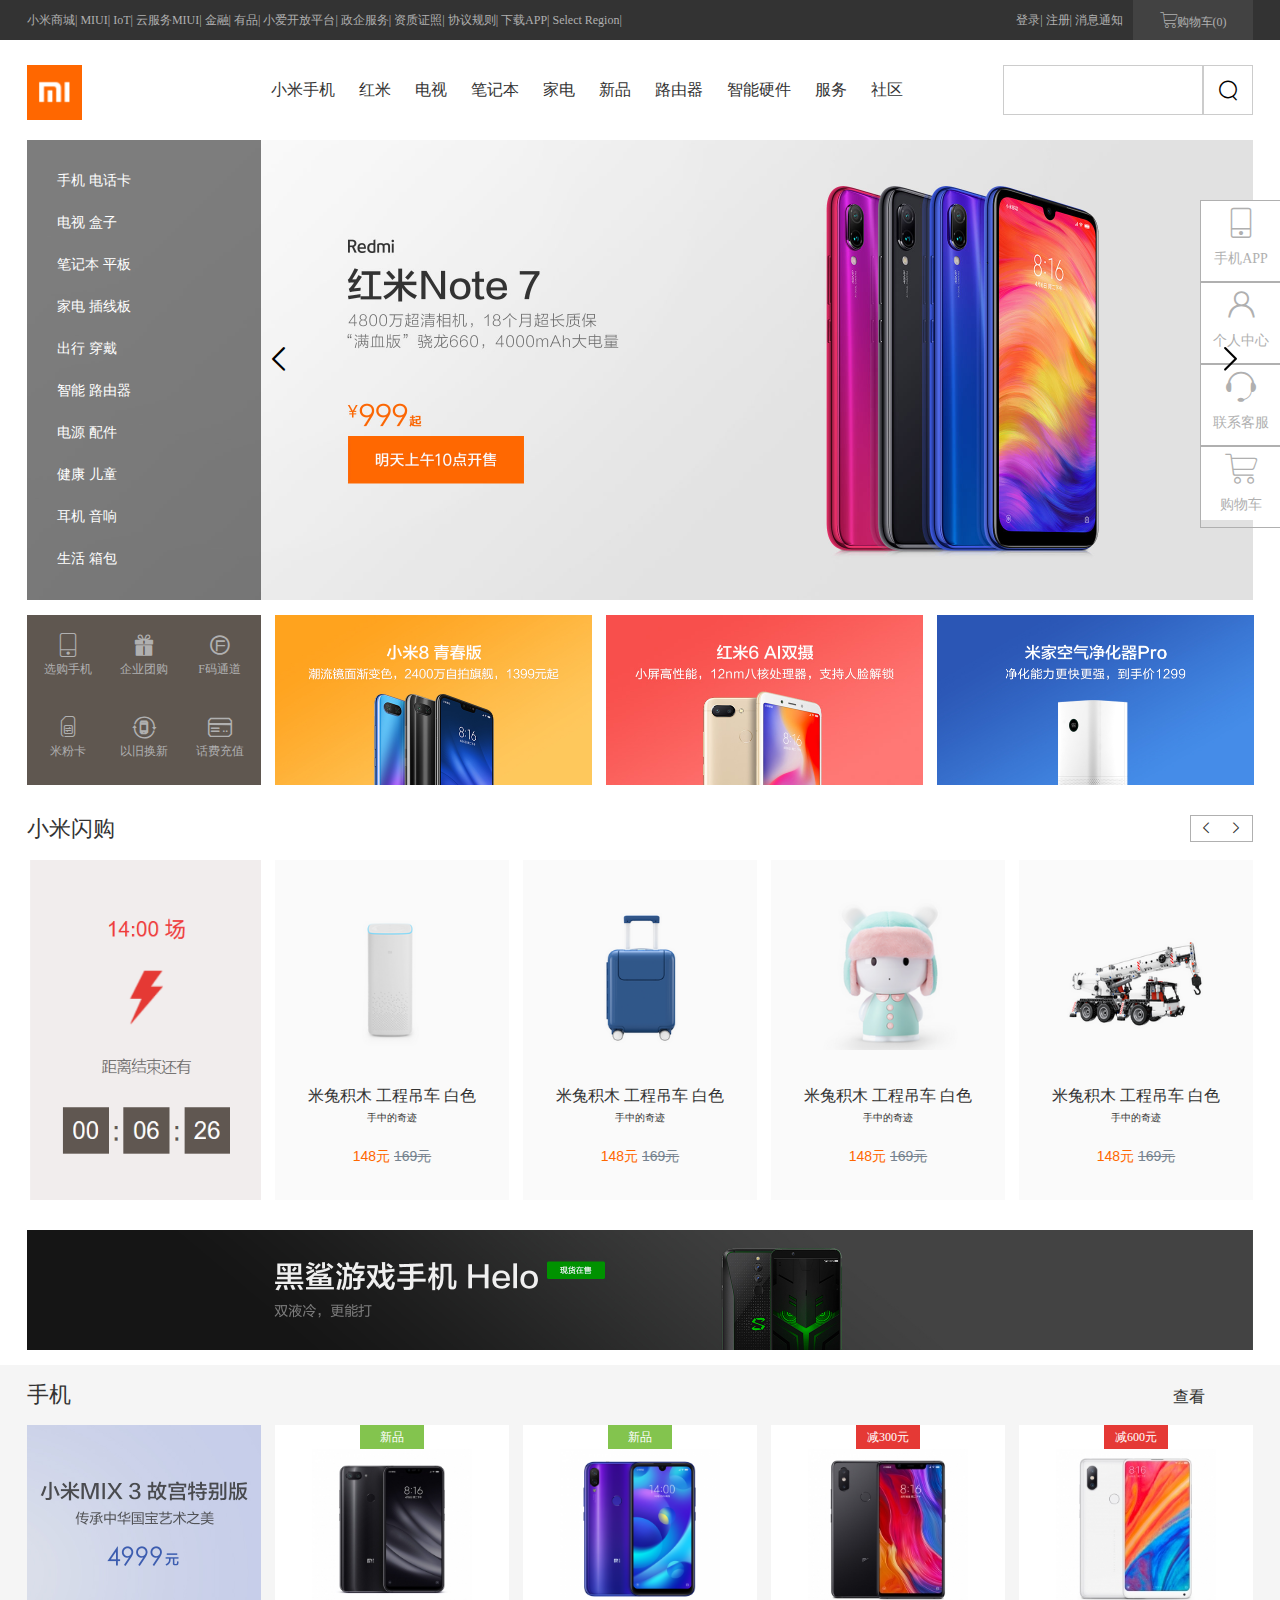
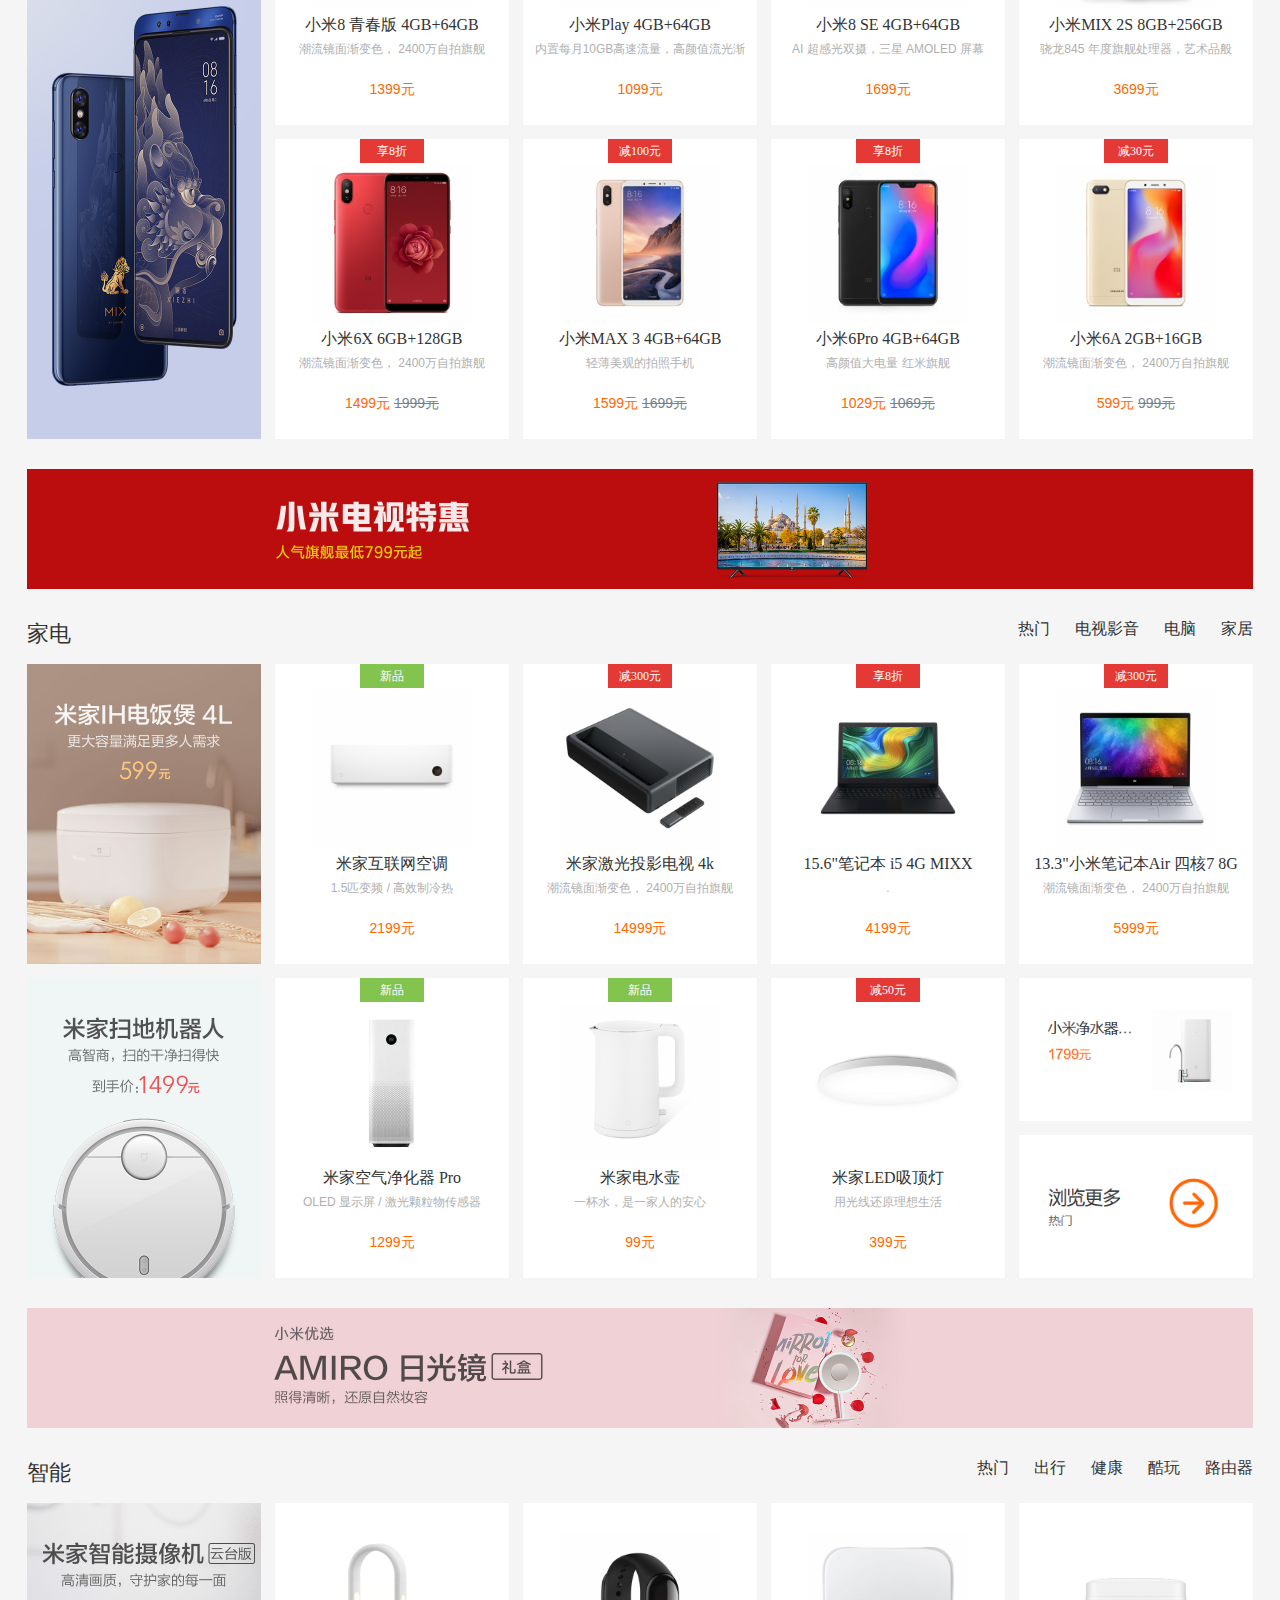
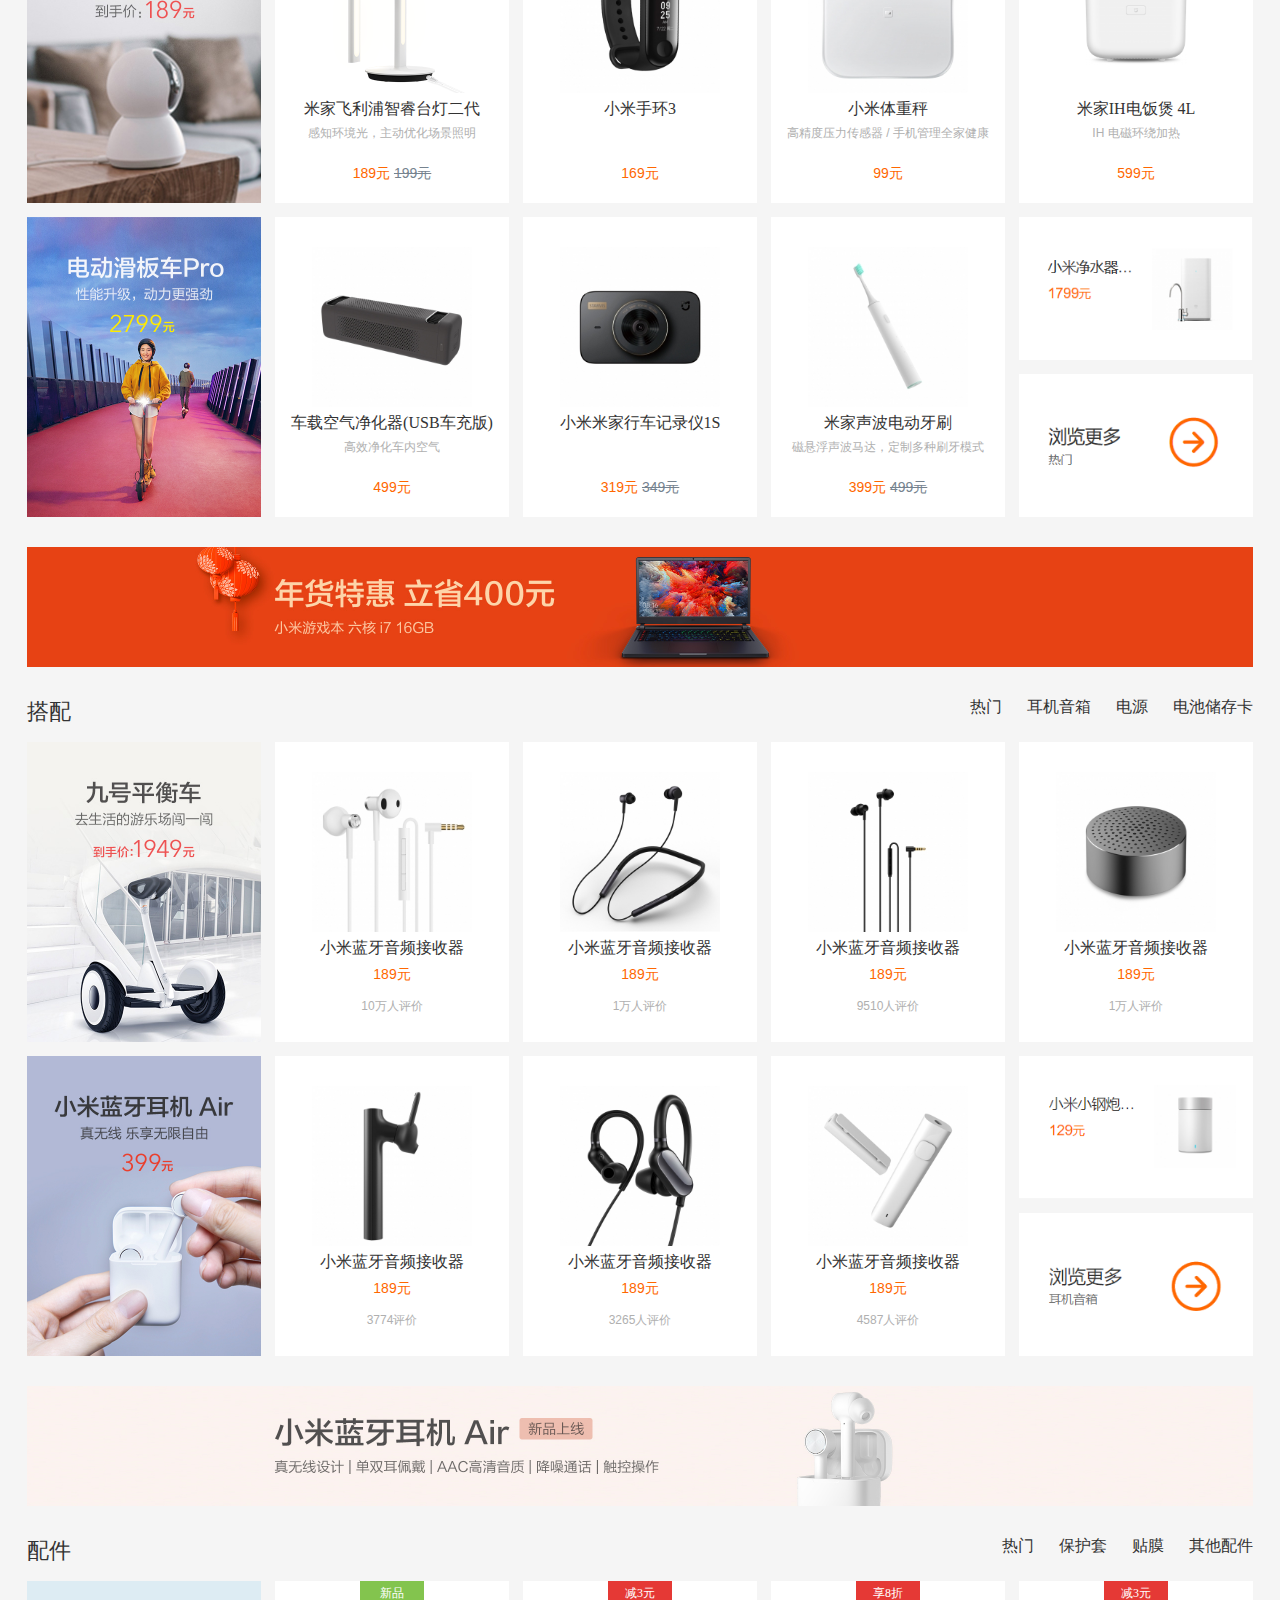
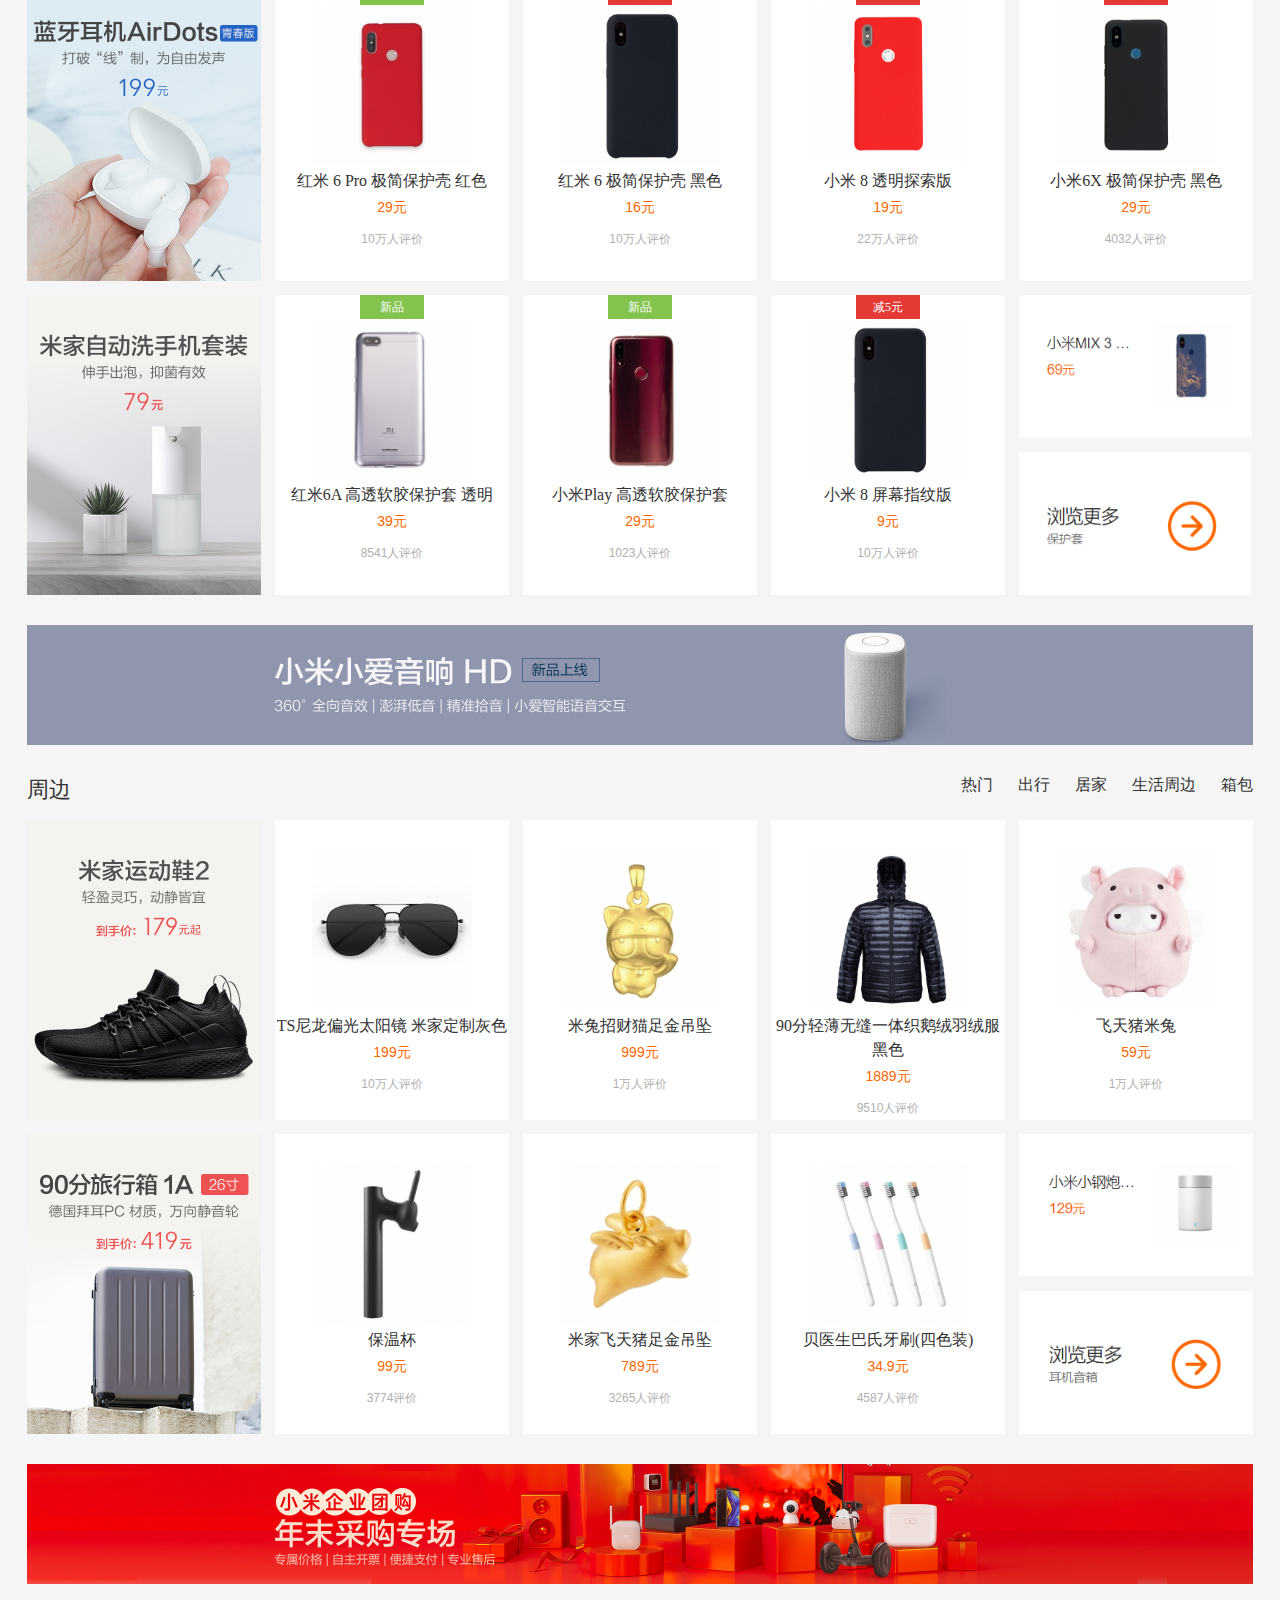
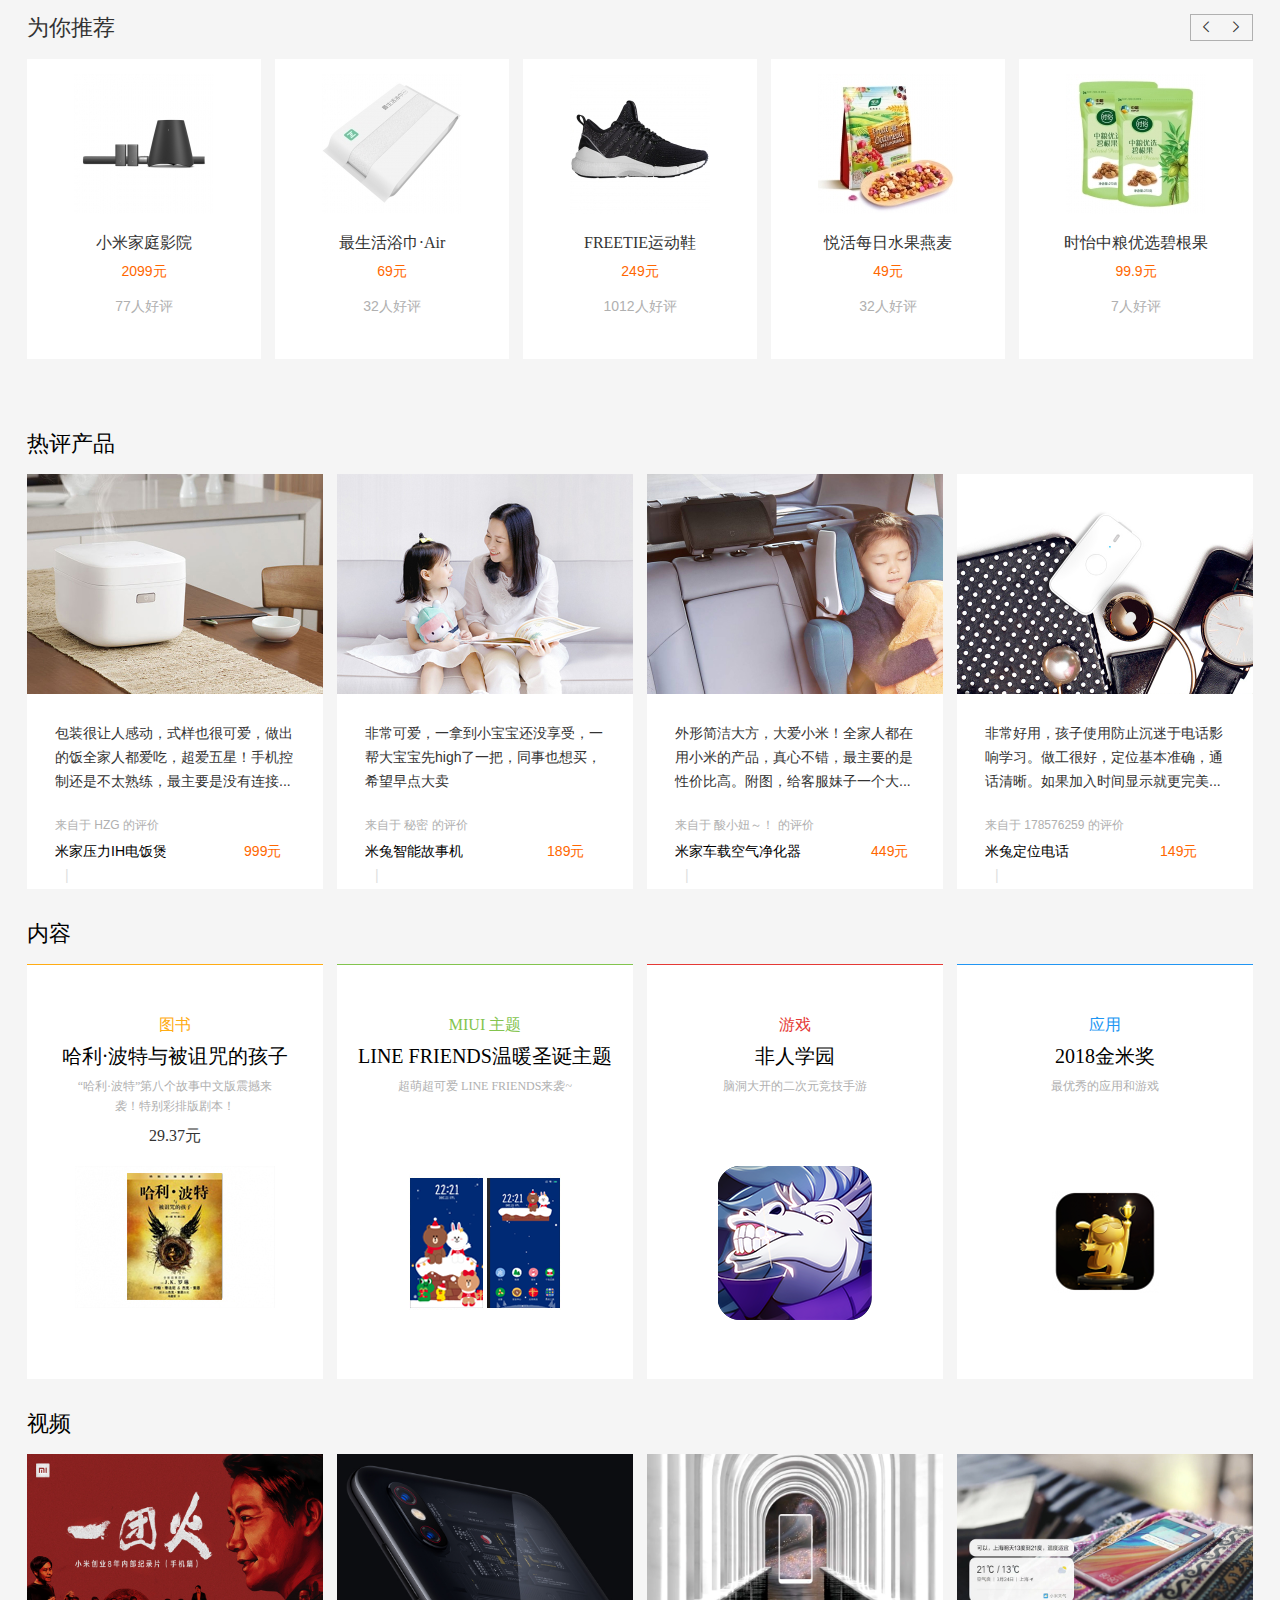
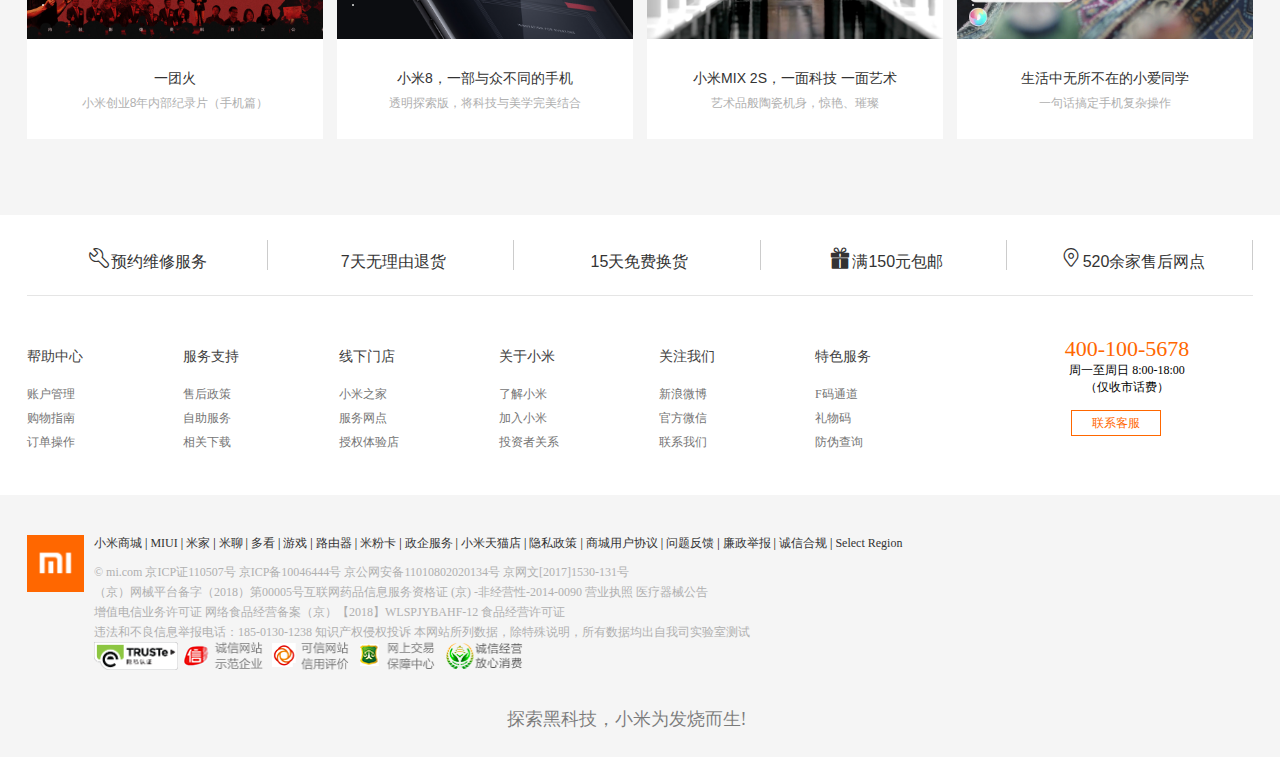
==== xiaomi/index.html @ 8ddf3397 "xiaomi" ====
<!DOCTYPE html>
<html lang="en">
<head>
    <meta charset="UTF-8">
    <title>小米</title>
    <link rel="stylesheet" href="./css/index.css">
    <link rel="stylesheet" href="./css/iconfont.css">
    <link rel="stylesheet" href="//at.alicdn.com/t/font_1021802_2twxqutzgjt.css">
</head>
<body>
<div class="topBar">
    <div class="content">
        <div class="barNav">
            <a href="">小米商城</a><span>|</span>
            <a href="">MIUI</a><span>|</span>
            <a href="">IoT</a><span>|</span>
            <a href="">云服务</a><a href="">MIUI</a><span>|</span>
            <a href="">金融</a><span>|</span>
            <a href="">有品</a><span>|</span>
            <a href="">小爱开放平台</a><span>|</span>
            <a href="">政企服务</a><span>|</span>
            <a href="">资质证照</a><span>|</span>
            <a href="">协议规则</a><span>|</span>
            <a href="">下载APP</a><span>|</span>
            <a href="">Select Region</a><span>|</span>

        </div>

        <div class="barCart">

            <a href=""><i class="iconfont  icon-gouwuche"></i>购物车(0)</a>
        </div>
        <div class="barInfo">
            <a href="">登录</a><span>|</span>
            <a href="">注册</a><span>|</span>
            <a href="">消息通知</a>
        </div>

    </div>
</div>
<!--bar-->

<div class="head">
    <div class="headBar">
        <div class="headList">
            <div class="headPic">
                <img src="./img/mi.png" alt="">
            </div>
            <div class="headContent">
                <a href="">小米手机</a>
                <a href="">红米</a>
                <a href="">电视</a>
                <a href="">笔记本</a>
                <a href="">家电</a>
                <a href="">新品</a>
                <a href="">路由器</a>
                <a href="">智能硬件</a>
                <a href="">服务</a>
                <a href="">社区</a>
            </div>
            <div class="headSearch">
                <div class="headTxt">
                    <form method="get" id="myform">
                        <label><input type="text" form="myform" style="width: 198px;height: 48px;"></label>
                    </form>
                </div>
                <div class="headCheck">
                    <i class="iconfont icon-sousuo-copy"></i>
                </div>


            </div>
        </div>
    </div>
</div>
<!--head-->
<div class="banner content">
    <ul class="imgBox">
        <li class="active"><a href=""><img src="./img/b1.jpg" alt=""></a></li>
        <li><a href=""><img src="./img/b2.jpg" alt=""></a></li>
        <li><a href=""><img src="./img/b3.jpg" alt=""></a></li>
        <li><a href=""><img src="./img/b4.jpg" alt=""></a></li>
        <li><a href=""><img src="./img/b5.jpg" alt=""></a></li>
    </ul>
    <ul class="aslide">
        <li class="aslideList">
            <a href="">手机 电话卡 <i class="iconfont icon-gengduo"></i></a>
            <a href="">电视 盒子 <i class="iconfont icon-gengduo"></i></a>
            <a href="">笔记本 平板 <i class="iconfont icon-gengduo"></i></a>
            <a href="">家电 插线板 <i class="iconfont icon-gengduo"></i></a>
            <a href="">出行 穿戴 <i class="iconfont icon-gengduo"></i></a>
            <a href="">智能 路由器 <i class="iconfont icon-gengduo"></i></a>
            <a href="">电源 配件 <i class="iconfont icon-gengduo"></i></a>
            <a href="">健康 儿童 <i class="iconfont icon-gengduo"></i></a>
            <a href="">耳机 音响<i class="iconfont icon-gengduo"></i></a>
            <a href="">生活 箱包 <i class="iconfont icon-gengduo"></i></a>
        </li>
    </ul>
    <ul class="left">
        <li class="iconfont icon-icon11"></li>
    </ul>
    <ul class="right">
        <li class="iconfont icon-icon1"></li>
    </ul>

</div>
<!--banner-->

<div class="subRow">
    <div class="subList">
        <div class="showBuy">
            <div class="buyPhoto">
                <a href="">
                    <i class="iconfont icon-shouji"></i>
                    <p class="txt">选购手机</p>
                </a>
            </div>
            <div class="buyPhoto">
                <a href="">
                    <i class="iconfont icon-liwu"></i>
                    <p class="txt">企业团购</p>
                </a>
            </div>
            <div class="buyPhoto">
                <a href="">
                    <i class="iconfont icon-Fma"></i>
                    <p class="txt">F码通道</p>
                </a>
            </div>
            <div class="buyPhoto">
                <a href="">
                    <i class="iconfont icon-shoujiqia"></i>
                    <p class="txt">米粉卡</p>
                </a>
            </div>
            <div class="buyPhoto">
                <a href="">
                    <i class="iconfont icon-yijiuhuanxin"></i>
                    <p class="txt">以旧换新</p>
                </a>
            </div>
            <div class="buyPhoto">
                <a href="">
                    <i class="iconfont icon-huafeichongzhi"></i>
                    <p class="txt">话费充值</p>
                </a>
            </div>
        </div>


    </div>
    <div class="picture">
        <span><a href=""> <img src="./img/mi8.jpg" alt=""> </a> </span>
        <span><a href=""> <img src="./img/hong6.jpg" alt=""> </a> </span>
        <span><a href=""> <img src="./img/Pro.jpg" alt=""> </a> </span>
    </div>
</div>
<!--subRow-->
<div class="flash">
    <div class="flashBar">
        <div class="flashHead">
            <h2>小米闪购</h2>
            <div class="flashArrow">
                <div class="arrow">
                    <a href="">
                        <i class="iconfont icon-icon11"></i>
                    </a>
                </div>
                <div class="arrow">
                    <a href="" class="">
                        <i class="iconfont icon-icon1"></i>
                    </a>
                </div>
            </div>
        </div>
        <div class="flashPic">
            <div class="flashLeft">
                <img src="./img/daojishi.png" alt="">
            </div>
            <div class="flashImg">
                <i class="flashBg">
                    <a href="">
                        <img src="./img/diaoche.jpg" alt="">
                        <div class="bgList">
                            <h3 class="title" style="font-size: 16px ;font-weight: 300; line-height: 1.5;">米兔积木 工程吊车
                                白色</h3>
                            <p class="desc" style="font-size: 10px ;line-height: 2;">手中的奇迹</p>
                            <p class="price" style="font: 14px/4 'Microsoft YaHei',sans-serif;">
                                <span style="color: #ff6700">148元</span> <span
                                    style="color: #76838f; text-decoration:line-through; ">169元</span>
                            </p>
                        </div>
                    </a>
                </i>
                <i class="flashBg">
                    <a href="">
                        <img src="./img/tu.jpg" alt="">
                        <div class="bgList">
                            <h3 class="title" style="font-size: 16px ;font-weight: 300; line-height: 1.5;">米兔积木 工程吊车
                                白色</h3>
                            <p class="desc" style="font-size: 10px ;line-height: 2;">手中的奇迹</p>
                            <p class="price" style="font: 14px/4 'Microsoft YaHei',sans-serif;">
                                <span style="color: #ff6700">148元</span> <span
                                    style="color: #76838f; text-decoration:line-through; ">169元</span>
                            </p>
                        </div>
                    </a>
                </i>
                <i class="flashBg">
                    <a href="">
                        <img src="./img/laxiang.jpg" alt="">
                        <div class="bgList">
                            <h3 class="title" style="font-size: 16px ;font-weight: 300; line-height: 1.5;">米兔积木 工程吊车
                                白色</h3>
                            <p class="desc" style="font-size: 10px ;line-height: 2;">手中的奇迹</p>
                            <div class="price" style="font: 14px/4 'Microsoft YaHei',sans-serif;">
                                <span style="color: #ff6700">148元</span> <span
                                    style="color: #76838f; text-decoration:line-through; ">169元</span>
                            </div>
                        </div>
                    </a>
                </i>
                <i class="flashBg">
                    <a href="">
                        <img src="./img/8h.jpg" alt="">
                        <div class="bgList">
                            <h3 class="title" style="font-size: 16px ;font-weight: 300; line-height: 1.5;">米兔积木 工程吊车
                                白色</h3>
                            <p class="desc" style="font-size: 10px ;line-height: 2;">手中的奇迹</p>
                            <p class="price" style="font: 14px/4 'Microsoft YaHei',sans-serif;">
                                <span style="color: #ff6700">148元</span> <span
                                    style="color: #76838f; text-decoration:line-through; ">169元</span>
                            </p>
                        </div>
                    </a>
                </i>
            </div>
        </div>
    </div>
</div>
<!--flash-->
<div class="blackShark">
    <img src="./img/black.jpg" alt="">

</div>


<div class="homePage">
    <div class="phone">
        <div class="phoneBox">
            <div class="title">
                <div class="left">
                    <h2>手机</h2>
                </div>
                <div class="phoneCheck">
                    <a href="">查看</a>
                </div>
            </div>
            <div class="phonePic">
                <div class="phoneLeft">
                    <img src="./img/小米MIX3.jpg" alt="">
                </div>
                <div class="phoneRight" style="clear: both">
                    <div class="item">
                        <div class="itemTop">新品</div>
                        <a href="">
                            <img src="./img/phone1.jpg" alt="">
                            <h3 class="phoneTitle" style="font-size: 16px ;font-weight: 300; line-height: 1.5;">小米8 青春版
                                4GB+64GB</h3>
                        </a>
                        <p class="phoneDesc" style="font:12px/2 'Microsoft YaHei',sans-serif ; color: #b0b0b0;">潮流镜面渐变色，
                            2400万自拍旗舰</p>
                        <p class="phonePrice" style="font: 14px/4 'Microsoft YaHei',sans-serif;">
                            <span style="color: #ff6700">1399元</span>
                        </p>
                    </div>
                    <div class="item">
                        <div class="itemTop">新品</div>
                        <a href="">
                            <img src="./img/phone2.png" alt="">
                            <h3 class="phoneTitle" style="font-size: 16px ;font-weight: 300; line-height: 1.5;">小米Play
                                4GB+64GB</h3>
                        </a>
                        <p class="phoneDesc" style="font:12px/2 'Microsoft YaHei',sans-serif ; color: #b0b0b0;">
                            内置每月10GB高速流量，高颜值流光渐</p>
                        <p class="phonePrice" style="font: 14px/4 'Microsoft YaHei',sans-serif;">
                            <span style="color: #ff6700">1099元</span>
                        </p>
                    </div>
                    <div class="item">
                        <div class="itemTop1">减300元</div>
                        <a href="">
                            <img src="./img/phone3.jpg" alt="">
                            <h3 class="phoneTitle" style="font-size: 16px ;font-weight: 300; line-height: 1.5;">小米8 SE
                                4GB+64GB</h3>
                        </a>
                        <p class="phoneDesc" style="font:12px/2 'Microsoft YaHei',sans-serif ; color: #b0b0b0;">AI
                            超感光双摄，三星 AMOLED 屏幕</p>
                        <p class="phonePrice" style="font: 14px/4 'Microsoft YaHei',sans-serif;">
                            <span style="color: #ff6700">1699元</span>
                        </p>
                    </div>
                    <div class="item">
                        <div class="itemTop1">减600元</div>
                        <a href="">
                            <img src="./img/phone4.jpg" alt="">
                            <h3 class="phoneTitle" style="font-size: 16px ;font-weight: 300; line-height: 1.5;">小米MIX 2S
                                8GB+256GB</h3>
                        </a>
                        <p class="phoneDesc" style="font:12px/2 'Microsoft YaHei',sans-serif ; color: #b0b0b0;">骁龙845
                            年度旗舰处理器，艺术品般</p>
                        <p class="phonePrice" style="font: 14px/4 'Microsoft YaHei',sans-serif;">
                            <span style="color: #ff6700">3699元</span>
                        </p>
                    </div>
                    <div class="item">
                        <div class="itemTop1">享8折</div>
                        <a href="">
                            <img src="./img/phone5.jpg" alt="">
                            <h3 class="phoneTitle" style="font-size: 16px ;font-weight: 300; line-height: 1.5;">小米6X
                                6GB+128GB</h3>
                        </a>
                        <p class="phoneDesc" style="font:12px/2 'Microsoft YaHei',sans-serif ; color: #b0b0b0;">潮流镜面渐变色，
                            2400万自拍旗舰</p>
                        <p class="phonePrice" style="font: 14px/4 'Microsoft YaHei',sans-serif;">
                            <span style="color: #ff6700">1499元</span> <span
                                style="color: #76838f; text-decoration:line-through; ">1999元</span>
                        </p>
                    </div>

                    <div class="item">
                        <div class="itemTop1">减100元</div>
                        <a href="">
                            <img src="./img/phone6.jpg" alt="">
                            <h3 class="phoneTitle" style="font-size: 16px ;font-weight: 300; line-height: 1.5;">小米MAX 3
                                4GB+64GB</h3>
                        </a>
                        <p class="phoneDesc" style="font:12px/2 'Microsoft YaHei',sans-serif ; color: #b0b0b0;">
                            轻薄美观的拍照手机</p>
                        <p class="phonePrice" style="font: 14px/4 'Microsoft YaHei',sans-serif;">
                            <span style="color: #ff6700">1599元</span> <span
                                style="color: #76838f; text-decoration:line-through; ">1699元</span>
                        </p>
                    </div>
                    <div class="item">
                        <div class="itemTop1">享8折</div>
                        <a href="">
                            <img src="./img/phone7.jpg" alt="">
                            <h3 class="phoneTitle" style="font-size: 16px ;font-weight: 300; line-height: 1.5;">小米6Pro
                                4GB+64GB</h3>
                        </a>
                        <p class="phoneDesc" style="font:12px/2 'Microsoft YaHei',sans-serif ; color: #b0b0b0;">高颜值大电量
                            红米旗舰</p>
                        <p class="phonePrice" style="font: 14px/4 'Microsoft YaHei',sans-serif;">
                            <span style="color: #ff6700">1029元</span> <span
                                style="color: #76838f; text-decoration:line-through; ">1069元</span>
                        </p>
                    </div>
                    <div class="item">
                        <div class="itemTop1">减30元</div>
                        <a href="">
                            <img src="./img/phone8.jpg" alt="">
                            <h3 class="phoneTitle" style="font-size: 16px ;font-weight: 300; line-height: 1.5;">小米6A
                                2GB+16GB</h3>
                        </a>
                        <p class="phoneDesc" style="font:12px/2 'Microsoft YaHei',sans-serif ; color: #b0b0b0;">潮流镜面渐变色，
                            2400万自拍旗舰</p>
                        <p class="phonePrice" style="font: 14px/4 'Microsoft YaHei',sans-serif;">
                            <span style="color: #ff6700">599元</span> <span
                                style="color: #76838f; text-decoration:line-through; ">999元</span>
                        </p>
                    </div>
                </div>
            </div>
        </div>
    </div>
    <div class="miTv">
        <img src="./img/小米电视特惠.jpg" alt="">
    </div>
    <div class="homeElectric">
        <div class="homeBox">
            <div class="homeHead">
                <h2>家电</h2>
                <div class="homeContent">
                    <a href="">家居</a>
                    <a href="">电脑</a>
                    <a href="">电视影音</a>
                    <a href="">热门</a>
                </div>
            </div>
            <div class="homeItem">
                <div class="exposure">
                    <div class="homeWater">
                        <a href=""> <img src="./img/家电左1.jpg" alt=""></a>
                    </div>
                    <div class="homeRobot">
                        <a href=""> <img src="./img/家电左2.jpg" alt=""></a>
                    </div>
                </div>
                <div class="homeList">
                    <div class="homeRight" style="clear: both">
                        <div class="item">
                            <div class="itemTop">新品</div>
                            <a href="">
                                <img src="./img/home1.jpg" alt="">
                                <h3 class="phoneTitle" style="font-size: 16px ;font-weight: 300; line-height: 1.5;">
                                    米家互联网空调</h3>
                            </a>
                            <p class="phoneDesc" style="font:12px/2 'Microsoft YaHei',sans-serif ; color: #b0b0b0;">
                                1.5匹变频 / 高效制冷热</p>
                            <p class="phonePrice" style="font: 14px/4 'Microsoft YaHei',sans-serif;">
                                <span style="color: #ff6700">2199元</span>
                            </p>
                        </div>

                        <div class="item">
                            <div class="itemTop1">减300元</div>
                            <a href="">
                                <img src="./img/home2.jpg" alt="">
                                <h3 class="phoneTitle" style="font-size: 16px ;font-weight: 300; line-height: 1.5;">
                                    米家激光投影电视 4k</h3>
                            </a>
                            <p class="phoneDesc" style="font:12px/2 'Microsoft YaHei',sans-serif ; color: #b0b0b0;">
                                潮流镜面渐变色， 2400万自拍旗舰</p>
                            <p class="phonePrice" style="font: 14px/4 'Microsoft YaHei',sans-serif;">
                                <span style="color: #ff6700">14999元</span>
                            </p>
                        </div>

                        <div class="item">
                            <div class="itemTop1">享8折</div>
                            <a href="">
                                <img src="./img/home3.png" alt="">
                                <h3 class="phoneTitle" style="font-size: 16px ;font-weight: 300; line-height: 1.5;">
                                    15.6"笔记本 i5 4G MIXX</h3>
                            </a>
                            <p class="phoneDesc" style="font:12px/2 'Microsoft YaHei',sans-serif ; color: #b0b0b0;">
                                .</p>
                            <p class="phonePrice" style="font: 14px/4 'Microsoft YaHei',sans-serif;">
                                <span style="color: #ff6700">4199元</span>
                            </p>
                        </div>

                        <div class="item">
                            <div class="itemTop1">减300元</div>
                            <a href="">
                                <img src="./img/home4.jpg" alt="">
                                <h3 class="phoneTitle" style="font-size: 16px ;font-weight: 300; line-height: 1.5;">
                                    13.3"小米笔记本Air 四核7 8G</h3>
                            </a>
                            <p class="phoneDesc" style="font:12px/2 'Microsoft YaHei',sans-serif ; color: #b0b0b0;">
                                潮流镜面渐变色， 2400万自拍旗舰</p>
                            <p class="phonePrice" style="font: 14px/4 'Microsoft YaHei',sans-serif;">
                                <span style="color: #ff6700">5999元</span>
                            </p>
                        </div>

                        <div class="item">
                            <div class="itemTop">新品</div>
                            <a href="">
                                <img src="./img/home5.png" alt="">
                                <h3 class="phoneTitle" style="font-size: 16px ;font-weight: 300; line-height: 1.5;">
                                    米家空气净化器 Pro</h3>
                            </a>
                            <p class="phoneDesc" style="font:12px/2 'Microsoft YaHei',sans-serif ; color: #b0b0b0;">OLED
                                显示屏 / 激光颗粒物传感器</p>
                            <p class="phonePrice" style="font: 14px/4 'Microsoft YaHei',sans-serif;">
                                <span style="color: #ff6700">1299元</span>
                            </p>
                        </div>

                        <div class="item">
                            <div class="itemTop">新品</div>
                            <a href="">
                                <img src="./img/home6.jpg" alt="">
                                <h3 class="phoneTitle" style="font-size: 16px ;font-weight: 300; line-height: 1.5;">
                                    米家电水壶</h3>
                            </a>
                            <p class="phoneDesc" style="font:12px/2 'Microsoft YaHei',sans-serif ; color: #b0b0b0;">
                                一杯水，是一家人的安心</p>
                            <p class="phonePrice" style="font: 14px/4 'Microsoft YaHei',sans-serif;">
                                <span style="color: #ff6700">99元</span>
                            </p>
                        </div>

                        <div class="item">
                            <div class="itemTop1">减50元</div>
                            <a href="">
                                <img src="./img/home7.png" alt="">
                                <h3 class="phoneTitle" style="font-size: 16px ;font-weight: 300; line-height: 1.5;">
                                    米家LED吸顶灯</h3>
                            </a>
                            <p class="phoneDesc" style="font:12px/2 'Microsoft YaHei',sans-serif ; color: #b0b0b0;">
                                用光线还原理想生活</p>
                            <p class="phonePrice" style="font: 14px/4 'Microsoft YaHei',sans-serif;">
                                <span style="color: #ff6700">399元</span>
                            </p>
                        </div>

                        <div class="homeLast item" style="padding: 0;background: #f5f5f5;">
                            <a href="">
                            <span>
                                <img src="./img/home8.png" alt="">
                            </span>
                                <span>
                                <img src="./img/home9.png" alt="" style="margin-top: 10px; ">
                            </span>
                            </a>
                        </div>

                    </div>

                </div>
            </div>
        </div>

    </div>
    <div class="Amiro">
        <img src="./img/小米优选日光镜.jpg" alt="">
    </div>

    <div class="homeElectric">
        <div class="homeBox">
            <div class="homeHead">
                <h2>智能</h2>
                <div class="homeContent">
                    <a href="">路由器</a>
                    <a href="">酷玩</a>
                    <a href="">健康</a>
                    <a href="">出行</a>
                    <a href="">热门</a>

                </div>
            </div>
            <div class="homeItem">
                <div class="exposure">
                    <div class="homeWater">
                        <a href=""> <img src="./img/智能左1.jpg" alt=""></a>
                    </div>
                    <div class="homeRobot">
                        <a href=""> <img src="./img/智能左2.jpg" alt=""></a>
                    </div>
                </div>
                <div class="homeList">
                    <div class="homeRight" style="clear: both">
                        <div class="item">
                            <div class="itemContent">
                                <a href="">
                                    <img src="./img/智能1.png" alt="">
                                    <h3 class="phoneTitle" style="font-size: 16px ;font-weight: 300; line-height: 1.5;">
                                        米家飞利浦智睿台灯二代</h3>
                                </a>
                                <p class="phoneDesc" style="font:12px/2 'Microsoft YaHei',sans-serif ; color: #b0b0b0;">
                                    感知环境光，主动优化场景照明</p>
                                <p class="phonePrice" style="font: 14px/4 'Microsoft YaHei',sans-serif;">
                                    <span style="color: #ff6700">189元</span>
                                    <span style="color: #76838f; text-decoration:line-through; ">199元</span>
                                </p>
                            </div>
                        </div>

                        <div class="item">
                            <div class="itemContent">
                                <a href="">
                                    <img src="./img/智能2.jpg" alt="">
                                    <h3 class="phoneTitle" style="font-size: 16px ;font-weight: 300; line-height: 1.5;">
                                        小米手环3</h3>
                                </a>
                                <p class="phonePrice" style="font: 14px/7.5 'Microsoft YaHei',sans-serif;">
                                    <span style="color: #ff6700">169元</span>
                                </p>
                            </div>
                        </div>

                        <div class="item">
                            <div class="itemContent">
                                <a href="">
                                    <img src="./img/智能3.jpg" alt="">
                                    <h3 class="phoneTitle" style="font-size: 16px ;font-weight: 300; line-height: 1.5;">
                                        小米体重秤</h3>
                                </a>
                                <p class="phoneDesc" style="font:12px/2 'Microsoft YaHei',sans-serif ; color: #b0b0b0;">
                                    高精度压力传感器 / 手机管理全家健康</p>
                                <p class="phonePrice" style="font: 14px/4 'Microsoft YaHei',sans-serif;">
                                    <span style="color: #ff6700">99元</span>
                                </p>
                            </div>
                        </div>

                        <div class="item">
                            <div class="itemContent">
                                <a href="">
                                    <img src="./img/智能4.png" alt="">
                                    <h3 class="phoneTitle" style="font-size: 16px ;font-weight: 300; line-height: 1.5;">
                                        米家IH电饭煲 4L</h3>
                                </a>
                                <p class="phoneDesc" style="font:12px/2 'Microsoft YaHei',sans-serif ; color: #b0b0b0;">
                                    IH 电磁环绕加热 </p>
                                <p class="phonePrice" style="font: 14px/4 'Microsoft YaHei',sans-serif;">
                                    <span style="color: #ff6700">599元</span>
                                </p>
                            </div>
                        </div>

                        <div class="item">
                            <div class="itemContent">
                                <a href="">
                                    <img src="./img/智能5.jpg" alt="">
                                    <h3 class="phoneTitle" style="font-size: 16px ;font-weight: 300; line-height: 1.5;">
                                        车载空气净化器(USB车充版)</h3>
                                </a>
                                <p class="phoneDesc" style="font:12px/2 'Microsoft YaHei',sans-serif ; color: #b0b0b0;">
                                    高效净化车内空气</p>
                                <p class="phonePrice" style="font: 14px/4 'Microsoft YaHei',sans-serif;">
                                    <span style="color: #ff6700">499元</span>
                                </p>
                            </div>
                        </div>

                        <div class="item">
                            <div class="itemContent">
                                <a href="">
                                    <img src="./img/智能6.jpg" alt="">
                                    <h3 class="phoneTitle" style="font-size: 16px ;font-weight: 300; line-height: 1.5;">
                                        小米米家行车记录仪1S</h3>
                                </a>
                                <p class="phonePrice" style="font: 14px/7.5 'Microsoft YaHei',sans-serif;">
                                    <span style="color: #ff6700">319元</span>
                                    <span style="color: #76838f; text-decoration:line-through; ">349元</span>
                                </p>
                            </div>
                        </div>

                        <div class="item">
                            <div class="itemContent">
                                <a href="">
                                    <img src="./img/智能7.jpg" alt="">
                                    <h3 class="phoneTitle" style="font-size: 16px ;font-weight: 300; line-height: 1.5;">
                                        米家声波电动牙刷</h3>
                                </a>
                                <p class="phoneDesc" style="font:12px/2 'Microsoft YaHei',sans-serif ; color: #b0b0b0;">
                                    磁悬浮声波马达，定制多种刷牙模式</p>
                                <p class="phonePrice" style="font: 14px/4'Microsoft YaHei',sans-serif;">
                                    <span style="color: #ff6700">399元</span>
                                    <span style="color: #76838f; text-decoration:line-through; ">499元</span>
                                </p>
                            </div>
                        </div>

                        <div class="homeLast item" style="padding: 0;background: #f5f5f5;">
                            <a href="">
                            <span>
                                <img src="./img/home8.png" alt="">
                            </span>
                                <span>
                                <img src="./img/home9.png" alt="" style="margin-top: 10px; ">
                            </span>
                            </a>
                        </div>
                    </div>
                </div>
            </div>
        </div>
    </div>

    <div class="year">
        <img src="./img/年货特惠.jpg" alt="">
    </div>
    <div class="homeElectric">
        <div class="homeBox">
            <div class="homeHead">
                <h2>搭配</h2>
                <div class="homeContent">
                    <a href="">电池储存卡</a>
                    <a href="">电源</a>
                    <a href="">耳机音箱</a>
                    <a href="">热门</a>
                </div>
            </div>
            <div class="homeItem">
                <div class="exposure">
                    <div class="homeWater">
                        <a href=""> <img src="./img/搭配左1.jpg" alt=""></a>
                    </div>
                    <div class="homeRobot">
                        <a href=""> <img src="./img/搭配左2.jpg" alt=""></a>
                    </div>
                </div>
                <div class="homeList">
                    <div class="homeRight" style="clear: both">
                        <div class="item">
                            <div class="itemContent">
                                <a href="">
                                    <img src="./img/搭配1.jpg" alt="">
                                    <h3 class="phoneTitle" style="font-size: 16px ;font-weight: 300; line-height: 1.5;">
                                        小米蓝牙音频接收器</h3>
                                </a>
                                <p class="phonePrice" style="font: 14px/2'Microsoft YaHei',sans-serif;">
                                    <span style="color: #ff6700">189元</span>
                                </p>
                                <p class="phoneDesc" style="font:12px/3 'Microsoft YaHei',sans-serif ; color: #b0b0b0;">
                                    10万人评价</p>
                            </div>
                        </div>

                        <div class="item">
                            <div class="itemContent">
                                <a href="">
                                    <img src="./img/搭配2.jpg" alt="">
                                    <h3 class="phoneTitle" style="font-size: 16px ;font-weight: 300; line-height: 1.5;">
                                        小米蓝牙音频接收器</h3>
                                </a>
                                <p class="phonePrice" style="font: 14px/2'Microsoft YaHei',sans-serif;">
                                    <span style="color: #ff6700">189元</span>
                                </p>
                                <p class="phoneDesc" style="font:12px/3 'Microsoft YaHei',sans-serif ; color: #b0b0b0;">
                                    1万人评价</p>
                            </div>
                        </div>

                        <div class="item">
                            <div class="itemContent">
                                <a href="">
                                    <img src="./img/搭配3.jpg" alt="">
                                    <h3 class="phoneTitle" style="font-size: 16px ;font-weight: 300; line-height: 1.5;">
                                        小米蓝牙音频接收器</h3>
                                </a>
                                <p class="phonePrice" style="font: 14px/2'Microsoft YaHei',sans-serif;">
                                    <span style="color: #ff6700">189元</span>
                                </p>
                                <p class="phoneDesc" style="font:12px/3 'Microsoft YaHei',sans-serif ; color: #b0b0b0;">
                                    9510人评价</p>
                            </div>
                        </div>

                        <div class="item">
                            <div class="itemContent">
                                <a href="">
                                    <img src="./img/搭配4.jpg" alt="">
                                    <h3 class="phoneTitle" style="font-size: 16px ;font-weight: 300; line-height: 1.5;">
                                        小米蓝牙音频接收器</h3>
                                </a>
                                <p class="phonePrice" style="font: 14px/2'Microsoft YaHei',sans-serif;">
                                    <span style="color: #ff6700">189元</span>
                                </p>
                                <p class="phoneDesc" style="font:12px/3 'Microsoft YaHei',sans-serif ; color: #b0b0b0;">
                                    1万人评价</p>
                            </div>
                        </div>

                        <div class="item">
                            <div class="itemContent">
                                <a href="">
                                    <img src="./img/搭配5.jpg" alt="">
                                    <h3 class="phoneTitle" style="font-size: 16px ;font-weight: 300; line-height: 1.5;">
                                        小米蓝牙音频接收器</h3>
                                </a>
                                <p class="phonePrice" style="font: 14px/2'Microsoft YaHei',sans-serif;">
                                    <span style="color: #ff6700">189元</span>
                                </p>
                                <p class="phoneDesc" style="font:12px/3 'Microsoft YaHei',sans-serif ; color: #b0b0b0;">
                                    3774评价</p>
                            </div>
                        </div>
                        <div class="item">
                            <div class="itemContent">
                                <a href="">
                                    <img src="./img/搭配6.jpg" alt="">
                                    <h3 class="phoneTitle" style="font-size: 16px ;font-weight: 300; line-height: 1.5;">
                                        小米蓝牙音频接收器</h3>
                                </a>
                                <p class="phonePrice" style="font: 14px/2'Microsoft YaHei',sans-serif;">
                                    <span style="color: #ff6700">189元</span>
                                </p>
                                <p class="phoneDesc" style="font:12px/3 'Microsoft YaHei',sans-serif ; color: #b0b0b0;">
                                    3265人评价</p>
                            </div>
                        </div>

                        <div class="item">
                            <div class="itemContent">
                                <a href="">
                                    <img src="./img/搭配7.jpg" alt="">
                                    <h3 class="phoneTitle" style="font-size: 16px ;font-weight: 300; line-height: 1.5;">
                                        小米蓝牙音频接收器</h3>
                                </a>
                                <p class="phonePrice" style="font: 14px/2'Microsoft YaHei',sans-serif;">
                                    <span style="color: #ff6700">189元</span>
                                </p>
                                <p class="phoneDesc" style="font:12px/3 'Microsoft YaHei',sans-serif ; color: #b0b0b0;">
                                    4587人评价</p>
                            </div>
                        </div>

                        <div class="item">
                            <!--<div class="small">
                                <div class="smallBox">
                                    <div class="left">
                                        <p>小米小钢炮蓝牙音箱...</p>
                                        <p style="color: #ff6700;text-align: left;line-height: 2.5">189元</p>
                                    </div>
                                    <div class="right">
                                        <img src="./img/搭配small1.jpg" alt="">
                                    </div>
                                </div>
                            </div>
                            <div class="small"></div>-->
                            <img src="./img/搭配small.png" alt="" style="width: 100%;height: 100%">
                        </div>
                    </div>
                </div>
            </div>
        </div>

    </div>
    <div class="Air">
        <img src="./img/小米蓝牙耳机Air.jpg" alt="">
    </div>
    <div class="accessories homeElectric">
        <div class="homeBox">
            <div class="homeHead">
                <h2>配件</h2>
                <div class="homeContent">
                    <a href="">其他配件</a>
                    <a href="">贴膜</a>
                    <a href="">保护套</a>
                    <a href="">热门</a>
                </div>
            </div>
            <div class="homeItem">
                <div class="exposure">
                    <div class="homeWater">
                        <a href=""> <img src="./img/配件左1.jpg" alt=""></a>
                    </div>
                    <div class="homeRobot">
                        <a href=""> <img src="./img/配件左2.jpg" alt=""></a>
                    </div>
                </div>
                <div class="homeList">
                    <div class="homeRight" style="clear: both">
                        <div class="item">
                            <div class="itemTop">新品</div>
                            <a href="">
                                <img src="./img/配件1.jpg" alt="">
                                <h3 class="phoneTitle" style="font-size: 16px ;font-weight: 300; line-height: 1.5;">
                                    红米 6 Pro 极简保护壳 红色</h3>
                            </a>
                            <p class="phonePrice" style="font: 14px/2 'Microsoft YaHei',sans-serif;">
                                <span style="color: #ff6700">29元</span>
                            </p>
                            <p class="phoneDesc" style="font:12px/3 'Microsoft YaHei',sans-serif ; color: #b0b0b0;">
                                10万人评价</p>
                        </div>

                        <div class="item">
                            <div class="itemTop1">减3元</div>
                            <a href="">
                                <img src="./img/配件2.jpg" alt="">
                                <h3 class="phoneTitle" style="font-size: 16px ;font-weight: 300; line-height: 1.5;">
                                    红米 6 极简保护壳 黑色</h3>
                            </a>
                            <p class="phonePrice" style="font: 14px/2 'Microsoft YaHei',sans-serif;">
                                <span style="color: #ff6700">16元</span>
                            </p>
                            <p class="phoneDesc" style="font:12px/3 'Microsoft YaHei',sans-serif ; color: #b0b0b0;">
                                10万人评价</p>
                        </div>

                        <div class="item">
                            <div class="itemTop1">享8折</div>
                            <a href="">
                                <img src="./img/配件3.png" alt="">
                                <h3 class="phoneTitle" style="font-size: 16px ;font-weight: 300; line-height: 1.5;">
                                   小米 8 透明探索版</h3>
                            </a>
                            <p class="phonePrice" style="font: 14px/2 'Microsoft YaHei',sans-serif;">
                                <span style="color: #ff6700">19元</span>
                            </p>
                            <p class="phoneDesc" style="font:12px/3 'Microsoft YaHei',sans-serif ; color: #b0b0b0;">
                                22万人评价</p>

                        </div>

                        <div class="item">
                            <div class="itemTop1">减3元</div>
                            <a href="">
                                <img src="./img/配件4.jpg" alt="">
                                <h3 class="phoneTitle" style="font-size: 16px ;font-weight: 300; line-height: 1.5;">
                                    小米6X 极简保护壳 黑色</h3>
                            </a>
                            <p class="phonePrice" style="font: 14px/2 'Microsoft YaHei',sans-serif;">
                                <span style="color: #ff6700">29元</span>
                            </p>
                            <p class="phoneDesc" style="font:12px/3 'Microsoft YaHei',sans-serif ; color: #b0b0b0;">
                                4032人评价</p>
                        </div>

                        <div class="item">
                            <div class="itemTop">新品</div>
                            <a href="">
                                <img src="./img/配件5.jpg" alt="">
                                <h3 class="phoneTitle" style="font-size: 16px ;font-weight: 300; line-height: 1.5;">
                                    红米6A 高透软胶保护套 透明</h3>
                            </a>
                            <p class="phonePrice" style="font: 14px/2 'Microsoft YaHei',sans-serif;">
                                <span style="color: #ff6700">39元</span>
                            </p>
                            <p class="phoneDesc" style="font:12px/3 'Microsoft YaHei',sans-serif ; color: #b0b0b0;">
                                8541人评价</p>
                        </div>

                        <div class="item">
                            <div class="itemTop">新品</div>
                            <a href="">
                                <img src="./img/配件6.png" alt="">
                                <h3 class="phoneTitle" style="font-size: 16px ;font-weight: 300; line-height: 1.5;">
                                    小米Play 高透软胶保护套</h3>
                            </a>
                            <p class="phonePrice" style="font: 14px/2 'Microsoft YaHei',sans-serif;">
                                <span style="color: #ff6700">29元</span>
                            </p>
                            <p class="phoneDesc" style="font:12px/3 'Microsoft YaHei',sans-serif ; color: #b0b0b0;">
                                1023人评价</p>
                        </div>

                        <div class="item">
                            <div class="itemTop1">减5元</div>
                            <a href="">
                                <img src="./img/配件7.jpg" alt="">
                                <h3 class="phoneTitle" style="font-size: 16px ;font-weight: 300; line-height: 1.5;">
                                    小米 8 屏幕指纹版</h3>
                            </a>
                            <p class="phonePrice" style="font: 14px/2 'Microsoft YaHei',sans-serif;">
                                <span style="color: #ff6700">9元</span>
                            </p>
                            <p class="phoneDesc" style="font:12px/3 'Microsoft YaHei',sans-serif ; color: #b0b0b0;">
                                10万人评价</p>
                        </div>

                        <div class="item">
                            <!--<div class="small">
                                <div class="smallBox">
                                    <div class="left">
                                        <p>小米小钢炮蓝牙音箱...</p>
                                        <p style="color: #ff6700;text-align: left;line-height: 2.5">189元</p>
                                    </div>
                                    <div class="right">
                                        <img src="./img/搭配small1.jpg" alt="">
                                    </div>
                                </div>
                            </div>
                            <div class="small"></div>-->
                            <img src="./img/配件small.png" alt="" style="width: 100%;height: 100%">
                        </div>
                    </div>
                </div>
            </div>
        </div>
    </div>
    <div class=" sound ">
        <img src="./img/HD音响.jpg" alt="">
    </div>
    <div class="around homeElectric">
        <div class="homeBox">
            <div class="homeHead">
                <h2>周边</h2>
                <div class="homeContent">
                    <a href="">箱包</a>
                    <a href="">生活周边</a>
                    <a href="">居家</a>
                    <a href="">出行</a>
                    <a href="">热门</a>
                </div>
            </div>
            <div class="homeItem">
                <div class="exposure">
                    <div class="homeWater">
                        <a href=""> <img src="./img/周边左1.jpg" alt=""></a>
                    </div>
                    <div class="homeRobot">
                        <a href=""> <img src="./img/周边左2.jpg" alt=""></a>
                    </div>
                </div>
                <div class="homeList">
                    <div class="homeRight" style="clear: both">
                        <div class="item">
                            <div class="itemContent">
                                <a href="">
                                    <img src="./img/周边1.jpg" alt="">
                                    <h3 class="phoneTitle" style="font-size: 16px ;font-weight: 300; line-height: 1.5;">
                                        TS尼龙偏光太阳镜 米家定制灰色</h3>
                                </a>
                                <p class="phonePrice" style="font: 14px/2'Microsoft YaHei',sans-serif;">
                                    <span style="color: #ff6700">199元</span>
                                </p>
                                <p class="phoneDesc" style="font:12px/3 'Microsoft YaHei',sans-serif ; color: #b0b0b0;">
                                    10万人评价</p>
                            </div>
                        </div>

                        <div class="item">
                            <div class="itemContent">
                                <a href="">
                                    <img src="./img/周边2.jpg" alt="">
                                    <h3 class="phoneTitle" style="font-size: 16px ;font-weight: 300; line-height: 1.5;">
                                        米兔招财猫足金吊坠</h3>
                                </a>
                                <p class="phonePrice" style="font: 14px/2'Microsoft YaHei',sans-serif;">
                                    <span style="color: #ff6700">999元</span>
                                </p>
                                <p class="phoneDesc" style="font:12px/3 'Microsoft YaHei',sans-serif ; color: #b0b0b0;">
                                    1万人评价</p>
                            </div>
                        </div>

                        <div class="item">
                            <div class="itemContent">
                                <a href="">
                                    <img src="./img/周边3.jpg" alt="">
                                    <h3 class="phoneTitle" style="font-size: 16px ;font-weight: 300; line-height: 1.5;">
                                        90分轻薄无缝一体织鹅绒羽绒服 黑色</h3>
                                </a>
                                <p class="phonePrice" style="font: 14px/2'Microsoft YaHei',sans-serif;">
                                    <span style="color: #ff6700">1889元</span>
                                </p>
                                <p class="phoneDesc" style="font:12px/3 'Microsoft YaHei',sans-serif ; color: #b0b0b0;">
                                    9510人评价</p>
                            </div>
                        </div>

                        <div class="item">
                            <div class="itemContent">
                                <a href="">
                                    <img src="./img/周边4.jpg" alt="">
                                    <h3 class="phoneTitle" style="font-size: 16px ;font-weight: 300; line-height: 1.5;">
                                        飞天猪米兔</h3>
                                </a>
                                <p class="phonePrice" style="font: 14px/2'Microsoft YaHei',sans-serif;">
                                    <span style="color: #ff6700">59元</span>
                                </p>
                                <p class="phoneDesc" style="font:12px/3 'Microsoft YaHei',sans-serif ; color: #b0b0b0;">
                                    1万人评价</p>
                            </div>
                        </div>

                        <div class="item">
                            <div class="itemContent">
                                <a href="">
                                    <img src="./img/搭配5.jpg" alt="">
                                    <h3 class="phoneTitle" style="font-size: 16px ;font-weight: 300; line-height: 1.5;">
                                        保温杯</h3>
                                </a>
                                <p class="phonePrice" style="font: 14px/2'Microsoft YaHei',sans-serif;">
                                    <span style="color: #ff6700">99元</span>
                                </p>
                                <p class="phoneDesc" style="font:12px/3 'Microsoft YaHei',sans-serif ; color: #b0b0b0;">
                                    3774评价</p>
                            </div>
                        </div>
                        <div class="item">
                            <div class="itemContent">
                                <a href="">
                                    <img src="./img/周边6.jpg" alt="">
                                    <h3 class="phoneTitle" style="font-size: 16px ;font-weight: 300; line-height: 1.5;">
                                        米家飞天猪足金吊坠</h3>
                                </a>
                                <p class="phonePrice" style="font: 14px/2'Microsoft YaHei',sans-serif;">
                                    <span style="color: #ff6700">789元</span>
                                </p>
                                <p class="phoneDesc" style="font:12px/3 'Microsoft YaHei',sans-serif ; color: #b0b0b0;">
                                    3265人评价</p>
                            </div>
                        </div>

                        <div class="item">
                            <div class="itemContent">
                                <a href="">
                                    <img src="./img/周边7.jpg" alt="">
                                    <h3 class="phoneTitle" style="font-size: 16px ;font-weight: 300; line-height: 1.5;">
                                        贝医生巴氏牙刷(四色装)</h3>
                                </a>
                                <p class="phonePrice" style="font: 14px/2'Microsoft YaHei',sans-serif;">
                                    <span style="color: #ff6700">34.9元</span>
                                </p>
                                <p class="phoneDesc" style="font:12px/3 'Microsoft YaHei',sans-serif ; color: #b0b0b0;">
                                    4587人评价</p>
                            </div>
                        </div>

                        <div class="item">
                            <!--<div class="small">
                                <div class="smallBox">
                                    <div class="left">
                                        <p>小米小钢炮蓝牙音箱...</p>
                                        <p style="color: #ff6700;text-align: left;line-height: 2.5">189元</p>
                                    </div>
                                    <div class="right">
                                        <img src="./img/搭配small1.jpg" alt="">
                                    </div>
                                </div>
                            </div>
                            <div class="small"></div>-->
                            <img src="./img/搭配small.png" alt="" style="width: 100%;height: 100%">
                        </div>
                    </div>
                </div>
            </div>
        </div>

    </div>
    <div class="itemBox">
        <img src="./img/小米企业团购.jpg" alt="">
    </div>

    <div class="flash">
        <div class="flashBar">
            <div class="flashHead">
                <h2>为你推荐</h2>
                <div class="flashArrow">
                    <div class="arrow">
                        <a href="">
                            <i class="iconfont icon-icon11"></i>
                        </a>
                    </div>
                    <div class="arrow">
                        <a href="" class="">
                            <i class="iconfont icon-icon1"></i>
                        </a>
                    </div>
                </div>
            </div>
            <div class="flashPic">
                <div class="listBox">
                    <div class="itemCon">
                        <div class="itemContent">
                            <a href="">
                                <img src="./img/推荐.jpg" alt="">
                                <h3 class="phoneTitle" style="font-size: 16px ;font-weight: 300; ">小米家庭影院</h3>
                            </a>
                            <p class="phonePrice" style="font: 14px/1 'Microsoft YaHei',sans-serif;line-height: 2.5">
                                <span style="color: #ff6700">2099元</span>
                            </p>
                            <p class="phoneDesc" style="font:14px/2.5'Microsoft YaHei',sans-serif ; color: #b0b0b0;">
                                77人好评</p>

                        </div>
                    </div>

                    <div class="itemCon">
                        <div class="itemContent">
                            <a href="">
                                <img src="./img/推荐2.jpg" alt="">
                                <h3 class="phoneTitle" style="font-size: 16px ;font-weight: 300; ">最生活浴巾·Air</h3>
                            </a>
                            <p class="phonePrice" style="font: 14px/1 'Microsoft YaHei',sans-serif;line-height: 2.5">
                                <span style="color: #ff6700">69元</span>
                            </p>
                            <p class="phoneDesc" style="font:14px/2.5'Microsoft YaHei',sans-serif ; color: #b0b0b0;">
                                32人好评</p>
                        </div>
                    </div>

                    <div class="itemCon">
                        <div class="itemContent">
                            <a href="">
                                <img src="./img/推荐3.jpg" alt="">
                                <h3 class="phoneTitle" style="font-size: 16px ;font-weight: 300; ">FREETIE运动鞋</h3>
                            </a>
                            <p class="phonePrice" style="font: 14px/1 'Microsoft YaHei',sans-serif;line-height: 2.5">
                                <span style="color: #ff6700">249元</span>
                            </p>
                            <p class="phoneDesc" style="font:14px/2.5'Microsoft YaHei',sans-serif ; color: #b0b0b0;">
                                1012人好评</p>
                        </div>
                    </div>

                    <div class="itemCon">
                        <div class="itemContent">
                            <a href="">
                                <img src="./img/推荐4.jpg" alt="">
                                <h3 class="phoneTitle" style="font-size: 16px ;font-weight: 300; ">悦活每日水果燕麦</h3>
                            </a>
                            <p class="phonePrice" style="font: 14px/1 'Microsoft YaHei',sans-serif;line-height: 2.5">
                                <span style="color: #ff6700">49元</span>
                            </p>
                            <p class="phoneDesc" style="font:14px/2.5'Microsoft YaHei',sans-serif ; color: #b0b0b0;">
                                32人好评</p>
                        </div>
                    </div>

                    <div class="itemCon">
                        <div class="itemContent">
                            <a href="">
                                <img src="./img/推荐5.jpg" alt="">
                                <h3 class="phoneTitle" style="font-size: 16px ;font-weight: 300; ">时怡中粮优选碧根果</h3>
                            </a>
                            <p class="phonePrice" style="font: 14px/1 'Microsoft YaHei',sans-serif;line-height: 2.5">
                                <span style="color: #ff6700">99.9元</span>
                            </p>
                            <p class="phoneDesc" style="font:14px/2.5'Microsoft YaHei',sans-serif ; color: #b0b0b0;">
                                7人好评</p>
                        </div>
                    </div>

                </div>
            </div>
        </div>
    </div>
    <div class="product">
        <div class="productHead">
            <h2>热评产品</h2>
        </div>
        <div class="productBox">
            <div class="item">
                <img src="./img/热评产品1.jpg" alt="">
                <div class="text"><a href="">包装很让人感动，式样也很可爱，做出的饭全家人都爱吃，超爱五星！手机控制还是不太熟练，最主要是没有连接...</a></div>
                <p class="author">来自于 HZG 的评价</p>
                <p class="title">米家压力IH电饭煲
                    <span class="sep">|</span>
                </p>
                <p class="price">999元</p>

            </div>
            <div class="item">
                <img src="./img/热评产品2.jpg" alt="">
                <div class="text"><a href="">非常可爱，一拿到小宝宝还没享受，一帮大宝宝先high了一把，同事也想买，希望早点大卖</a></div>
                <p class="author">来自于 秘密 的评价</p>
                <p class="title">米兔智能故事机
                    <span class="sep">|</span>
                </p>
                <p class="price">189元</p>

            </div>
            <div class="item">
                <img src="./img/热评产品3.jpg" alt="">
                <div class="text"><a href="">外形简洁大方，大爱小米！全家人都在用小米的产品，真心不错，最主要的是性价比高。附图，给客服妹子一个大...</a></div>
                <p class="author">来自于 酸小妞～！ 的评价</p>
                <p class="title">米家车载空气净化器
                    <span class="sep">|</span>
                </p>
                <p class="price">449元</p>

            </div>
            <div class="item">
                <img src="./img/热评产品4.jpg" alt="">
                <div class="text"><a href="">非常好用，孩子使用防止沉迷于电话影响学习。做工很好，定位基本准确，通话清晰。如果加入时间显示就更完美...</a></div>
                <p class="author">来自于 178576259 的评价 </p>
                <p class="title">米兔定位电话
                    <span class="sep">|</span>
                </p>
                <p class="price">149元</p>

            </div>

        </div>
    </div>
    <div class="content product">
        <div class="productHead">
            <h2>内容</h2>
        </div>
        <div class="contentBox">
            <div class="item">
                <div class="arrowLeft">
                    <a href=""><i class="iconfont icon-icon11"></i></a>
                </div>
                <div class="arrowRight">
                    <a href=""><i class="iconfont icon-icon1"></i></a>
                </div>
                <div class="content-font">
                <p class="title">图书</p>
                <p class="name">哈利·波特与被诅咒的孩子</p>
                <p class="desc"><a href="">“哈利·波特”第八个故事中文版震撼来<br>袭！特别彩排版剧本！ </a></p>
                <p class="price"><a href="">29.37元</a></p>
                <a href=""><img src="./img/n1.png" alt=""></a>
                <div class="wrapper">
                    <div class="min"></div>
                    <a href=""><div class="min1"></div></a>
                    <a href=""><div class="min1"></div></a>
                </div>
                </div>
            </div>
            <div class="item" style="border-top-color: #83c44e;">
                <div class="arrowLeft">
                    <a href=""><i class="iconfont icon-icon11"></i></a>
                </div>
                <div class="arrowRight">
                    <a href=""><i class="iconfont icon-icon1"></i></a>
                </div>
                <p class="title" style="color: #83c44e">MIUI 主题</p>
                <p class="name">LINE FRIENDS温暖圣诞主题</p>
                <p class="desc"><a href="">超萌超可爱 LINE FRIENDS来袭~ </a></p>
                <p class="price"><a href=""></a></p>
                <a href=""><img src="./img/n2.png" alt=""></a>
                <div class="wrapper">
                    <div class="min"></div>
                    <a href=""><div class="min1"></div></a>
                    <a href=""><div class="min1"></div></a>
                    <a href=""><div class="min1"></div></a>
                </div>
            </div>
            <div class="item" style="border-top-color: #e53935;">
                <div class="arrowLeft">
                    <a href=""><i class="iconfont icon-icon11"></i></a>
                </div>
                <div class="arrowRight">
                    <a href=""><i class="iconfont icon-icon1"></i></a>
                </div>
                <p class="title" style="color: #e53935">游戏</p>
                <p class="name">非人学园</p>
                <p class="desc"><a href="">脑洞大开的二次元竞技手游 </a></p>
                <p class="price"><a href=""></a></p>
                <a href=""><img src="./img/n3.png" alt=""></a>
                <div class="wrapper">
                    <div class="min"></div>
                    <a href=""><div class="min1"></div></a>
                    <a href=""><div class="min1"></div></a>
                    <a href=""><div class="min1"></div></a>
                </div>
            </div>
            <div class="item" style="border-top-color: #2196f3;">
                <div class="arrowLeft">
                    <a href=""><i class="iconfont icon-icon11"></i></a>
                </div>
                <div class="arrowRight">
                    <a href=""><i class="iconfont icon-icon1"></i></a>
                </div>
                <p class="title" style="color: #2196f3">应用</p>
                <p class="name">2018金米奖</p>
                <p class="desc"><a href="">最优秀的应用和游戏 </a></p>
                <p class="price"><a href=""></a></p>
                <a href=""><img src="./img/n4.png" alt=""></a>
                <div class="wrapper">
                    <div class="min"></div>
                    <a href=""><div class="min1"></div></a>
                    <a href=""><div class="min1"></div></a>
                    <a href=""><div class="min1"></div></a>
                </div>
            </div>
        </div>
    </div>
    <div class="video">
        <div class="videoHead">
            <h2>视频</h2>
        </div>
        <div class="videoBox">
            <div class="item">
                <a href=""><img src="./img/视频1.jpg" alt=""></a>
                <a href=""><i class="iconfont icon-bofang1"></i></a>
                <div class="title"><a href="">一团火</a></div>
                <p class="text">小米创业8年内部纪录片（手机篇）</p>
            </div>
            <div class="item">
                <a href=""><img src="./img/视频2.jpg" alt=""></a>
                <a href=""><i class="iconfont icon-bofang1"></i></a>
                <div class="title"><a href="">小米8，一部与众不同的手机</a></div>
                <p class="text">透明探索版，将科技与美学完美结合 </p>
            </div>
            <div class="item">
                <a href=""><img src="./img/视频3.jpg" alt=""></a>
                <a href=""><i class="iconfont icon-bofang1"></i></a>
                <div class="title"><a href="">小米MIX 2S，一面科技 一面艺术</a></div>
                <p class="text">艺术品般陶瓷机身，惊艳、璀璨</p>

            </div>
            <div class="item">
                <a href=""><img src="./img/视频4.jpg" alt=""></a>
                <a href=""><i class="iconfont icon-bofang"></i></a>
                <div class="title"><a href="">生活中无所不在的小爱同学</a></div>
                <p class="text">一句话搞定手机复杂操作</p>
            </div>
        </div>
    </div>
</div>
<div class="footer">
    <div class="footerService">
        <ul>
            <li><a href=""><i class="iconfont icon-weixiu"></i>预约维修服务</a></li>
            <li><a href=""><i class="iconfont icon-tian"></i>7天无理由退货</a></li>
            <li><a href=""><i class="iconfont icon-tian1"></i>15天免费换货</a></li>
            <li><a href=""><i class="iconfont icon-liwu"></i>满150元包邮</a></li>
            <li><a href=""><i class="iconfont icon-dizhixitong"></i>520余家售后网点</a></li>
        </ul>
    </div>

    <div class="footerBottom">
        <div class="bottomBox">
            <ul class="bt">
                <li class="zx">帮助中心</li>
                <li><a href="">账户管理</a></li>
                <li><a href="">购物指南</a></li>
                <li><a href="">订单操作</a></li>
            </ul>
            <ul class="bt">
                <li class="zx">服务支持</li>
                <li><a href="">售后政策</a></li>
                <li><a href="">自助服务</a></li>
                <li><a href="">相关下载</a></li>
            </ul>
            <ul class="bt">
                <li class="zx">线下门店</li>
                <li><a href="">小米之家</a></li>
                <li><a href="">服务网点</a></li>
                <li><a href="">授权体验店</a></li>
            </ul>
            <ul class="bt">
                <li class="zx">关于小米</li>
                <li><a href="">了解小米</a></li>
                <li><a href="">加入小米</a></li>
                <li><a href="">投资者关系</a></li>
            </ul>
            <ul class="bt">
                <li class="zx">关注我们</li>
                <li><a href="">新浪微博</a></li>
                <li><a href="">官方微信</a></li>
                <li><a href="">联系我们</a></li>
            </ul>
            <ul class="bt">
                <li class="zx">特色服务</li>
                <li><a href="">F码通道</a></li>
                <li><a href="">礼物码</a></li>
                <li><a href="">防伪查询</a></li>
            </ul>

            <div class="fotse">
                <p class="phone1">400-100-5678</p>
                <p>周一至周日 8:00-18:00</p>
                <p>（仅收市话费）</p>
                <a href=""><i class="iconfont icon-xiaoxi"></i>联系客服</a>
            </div>
        </div>
    </div>
</div>

<!--footer-->
<div class="siteInfo">
    <div class="container">
        <div class="log"><img src="./img/mi.png" alt=""></div>
        <div class="infoText">
            <p class="sites">
                <a href="">小米商城</a>
                <span>|</span>
                <a href="">MIUI</a>
                <span>|</span>
                <a href="">米家</a>
                <span>|</span>
                <a href="">米聊</a>
                <span>|</span>
                <a href="">多看</a>
                <span>|</span>
                <a href="">游戏</a>
                <span>|</span>
                <a href="">路由器</a>
                <span>|</span>
                <a href="">米粉卡</a>
                <span>|</span>
                <a href="">政企服务</a>
                <span>|</span>
                <a href="">小米天猫店</a>
                <span>|</span>
                <a href="">隐私政策</a>
                <span>|</span>
                <a href="">商城用户协议</a>
                <span>|</span>
                <a href="">问题反馈</a>
                <span>|</span>
                <a href="">廉政举报</a>
                <span>|</span>
                <a href="">诚信合规</a>
                <span>|</span>
                <a href="">Select Region</a>
            </p>
        </div>
        <div class="text">
            <p>
                <a href="">© mi.com</a> 京ICP证110507号 <a href="">京ICP备10046444号 </a><a href="">京公网安备11010802020134号</a>
                <a href="">京网文[2017]1530-131号</a>
            </p>
            <p>
                <a href="">（京）网械平台备字（2018）第00005号</a><a href="">互联网药品信息服务资格证 (京) -非经营性-2014-0090</a> <a href="">
                营业执照</a>
                <a href="">医疗器械公告</a>
            </p>
            <p>
                <a href="">增值电信业务许可证</a> 网络食品经营备案（京）【2018】WLSPJYBAHF-12 <a href="">食品经营许可证</a>
            </p>
            <p>
                违法和不良信息举报电话：185-0130-1238 <a href="">知识产权侵权投诉</a> 本网站所列数据，除特殊说明，所有数据均出自我司实验室测试
            </p>
            <p class="tu">
                <a href=""> <img src="./img/z1.png" alt=""></a>
                <a href=""><img src="./img/z2.png" alt=""></a>
                <a href=""><img src="./img/z3.png" alt=""></a>
                <a href=""><img src="./img/z4.png" alt=""></a>
                <a href=""><img src="./img/z5.png" alt=""></a>
            </p>
        </div>
    </div>
    <div class="slogan">
        <p>探索黑科技，小米为发烧而生!</p>
    </div>
</div>
<!--siteInfo-->


<div class=" fixed">
    <div class="fixedBox">
        <a href=""><i class="iconfont icon-shouji"></i>
            <br>
            手机APP</a>
    </div>
    <div class="fixedBox">
        <a href=""><i class="iconfont icon-iconfonticon5"></i>
            <br>
            个人中心</a>
    </div>
    <div class="fixedBox">
        <a href=""><i class="iconfont icon-kefu-copy"></i>
            <br>
            联系客服</a>
    </div>
    <div class="fixedBox">
        <a href=""><i class="iconfont icon-gouwuche"></i>
            <br>
            购物车</a>
    </div>
</div>
<!--fixed-->
</body>
</html>
---- xiaomi/css/index.css ----
@import url(basis.css);
body{list-style: none;
    padding: 0;
    margin: 0;
}
input{
    border: 1px solid #ccc;
}
html,body,h1,h2,h3,h4,h5,h6,p,pre,ul,ol,li,form,input,textarea{
    margin: 0;
    padding: 0;
    list-style: none;
}
.topBar{
    height: 40px;
    background: #333333;
}
.content{
    width: 1226px;
    height: 100%;
    margin:0 auto;
}
.barNav{
    float: left;
    /*width: 667px;*/
    height: 100%;
    /*background: red;*/
    font-size: 12px;
    color: #b0b0b0;
    line-height: 40px;
}
.barNav a,.barInfo a,.barCart a{
    font-size: 12px;
    color: #b0b0b0;
}

.barNav a:hover,.barInfo a:hover{
    color: #fff;
}
.barCart{
    float:right ;
    width: 120px;
    height: 100%;
    background: #424242;
    text-align: center;
    line-height: 40px;

}

 .iconfont a{
    color: #b0b0b0;
}
.barCart a:hover{
    color:#ff6700
}
.iconfont a:hover{
    color:#ff6700 ;
}

.barInfo{
    float: right;
/*    width: 142px;*/
    height: 100%;
    /*background: yellow;*/
    line-height: 40px;
    font-size: 12px;
    color: #b0b0b0;
    padding: 0 10px;
}
/*top*/



.head{
    height: 100px;
}
.headBar{
    width: 1226px;
    height: 100px;
    margin: 0 auto;
    /*background: #16b0dc;*/
}
.headPic{
    float: left;
    width: 234px;
    height: 100px;
    /*background: #76838f;*/
    position: relative;
    top:25px;

}
.headPic img{
    height: 55px;
    width: 55px;
}

.headContent{
    float: left;
    height: 100px;
    width: 670px;
    /*background: black;*/
    line-height: 100px;
}
.headSearch{
    float: right;
    width: 250px;
    height:50px;
    margin-top: 25px;
    /*background: #333;*/
}
.headTxt{
    float: left;
    width: 200px;
    height: 50px;
    box-sizing: border-box;
    /*background: #16b0dc;*/
}
 .headCheck{
     float: right;
    height: 50px;
    width: 50px;
    /*background:blue;*/
     border: 1px solid #ccc;
     text-align: center;
     line-height: 50px;
     box-sizing: border-box;
}
 .headCheck .iconfont{
     font-size: 20px;
 }
.headSearch:hover{
    border:1px solid #333;
}
.headCheck:hover{
     background: #ff6700;
 }

.headContent a{
    font-size: 16px;
    color: #333;
    margin:0 10px;
    /*line-height: 100px;*/
}
.headContent a:hover{
    color: #ff6700;
}
/*head*/





.banner{
    height: 460px;
    background: #b0b0b0;
    position:relative;
}
.imgBox{
    height: 100%;
    width: 100%;

}
.imgBox li,.imgBox li a,.imgBox li a img{
    display: block;
    width: 100%;
    height: 100%;
}
.imgBox li{
    position: absolute;
    left: 0;
    top:0;
}
ul.aslide{
    position: absolute;
    top: 0;
    left: 0;
    z-index: 999;
    width: 234px;
    height: 420px;
    background: rgba(0,0,0,0.5);
    padding:20px 0;

}
.aslideList a{
    display: block;
    height: 42px;
    width: 174px;
    padding: 0 30px;
    line-height: 42px;
    font-size: 14px;
    color: #fff;
}
.aslideList a:hover{
    background: #ff6700;
}
.aslideList a i{
    float:right;
}
.banner .left{
    width: 40px;
    height: 70px;
    position:absolute;
    left: 234px;
    top:200px;
    z-index: 9999;

}
.banner .right{
    width: 40px;
    height: 70px;
    position: absolute;
    top: 200px;
    left:1186px;
    z-index: 9999;

}
.banner .left:hover,.banner .right:hover{
    background: rgba(0,0,0,0.5);
}
.banner .left i,.banner .right i{
    text-align: center;
    line-height: 70px;
    display: inline-block;
    color: #b0b0b0;
}
.banner .left .iconfont,.banner .right .iconfont{
    font-size: 35px;
}/*banner*/

.fixed{
    width:80px;
    height: 320px;
    position: fixed;
    right: 0;
    top: 200px;
    text-align: center;
    background:#fff;
    line-height: 1.5;

}
.fixed .iconfont{
    font-size: 30px;
}
.fixedBox {
    border: 1px solid #b0b0b0;
    height: 80px;
    width: 80px;
    color: #424242;
    /*padding: 10px 0;*/

}
.fixedBox  a{
    font-size: 14px;
    color: #b0b0b0;
    font-weight: 200;
}
.fixedBox  a:hover{
    color: #ff6700;
}
/*fixed*/

.subRow{
    width: 1227px;
    height: 170px;
    /*background: #ff4110;*/
    margin: 15px auto;
    box-sizing: border-box;
    /*margin-top: 15px;*/
}
.subList{
    float: left;
    width: 234px;
    height: 170px;
    background: #333;
}
.showMain{
    width: 1226px;
    height: 100%;
    margin: 0 auto;
}
.showBuy{
    display: inline-block;
    width: 228px;
    height: 164px;
    float: left;
    padding: 3px;
    background: #5f5750;
    margin-right:14px;
}
.buyPhoto{
    width: 70px;
    height: 82px;
    padding: 0 3px;
    display: inline-block;
    float: left;
    font-size: 12px;
    text-align: center;
    line-height: 24px;
}
.buyPhoto a{
    text-decoration: none;
    color: #b0b0b0;
}
.buyPhoto i{
    display: block;
    height: 24px;
    font-size: 24px;
    margin-top: 15px;
}
.buyPhoto a:hover{
    color: #FFFFFF;
}

.subList .leftTop{
    display: inline-block;
    padding: 0 3px;
    width: 72px;
    height: 85px;
    background: #16b0dc;
    float: left;
    /*border: 1px solid #000000;*/
}
.subRow .picture{
    display: inline-block;
    /*background: orange;*/
    float:left;
    width:993px;
    height: 170px;
}
.subRow .picture span img{
    float: left;
    margin-left: 14px;
    /*display: inline-block;*/
    height: 170px;
    width: 317px;
    /*background: blue;*/
}
/*subRow*/

.flash{
    height: 400px;

}
.flashBar{
    margin: 15px auto;
    width: 1226px;
    height: 400px;
    /*background: #76838f;*/
}
.flashHead{
    width: 100%;
    height: 60px;
    /*background: #16b0dc;*/
}
.flashHead h2{
    display: inline-block;
    margin: 0;
    font-size: 22px;
    font-weight: 200;
    line-height: 58px;
    color: #333;
}
.flashArrow{
    height: 25px;
    width:61px;
    float:right;
    border: 1px solid #b0b0b0;
    margin-top: 15px;
}
.arrow{
    width:30px ;
    height: 25px;
    display: inline-block;
    float: left;
    font-size: 16px;
    text-align: center;
    line-height: 25px;
}
.arrow a:hover{
    color: #ff6700;
}
.flashPic{
    width: 100%;
    height: auto;
    /*background: #ff6700;*/
}
.flashLeft{
    float: left;
    width: 234px;
    height: 340px;
    /*background: #76838f;*/

}
.flashLeft img{
    height: 100%;
    width: 100%;
}
.flashBg{
    float: right;
    margin-left:14px ;
    width: 234px;
    height: 280px;
    background:#fafafa;
    text-align: center;
    padding: 30px 0;

}
.flashBg img{
    width: 160px;
    height: 160px;
    margin-bottom: 30px;
}
.bgList{
    font:14px/1.5 "Microsoft YaHei",sans-serif;
    font-weight: 100;
}

/*flash*/


.blackShark,.miTv,.Amiro,.year,.Air,.sound,.itemBox{
    margin: 30px auto 0;
    height: 120px;
    width: 1226px;
}
.blackShark img,.miTv img,.Amiro img,.year img,.Air img,.sound img,.itemBox img{
    width: 100%;
    height: 100%;
}
/*blackShark*/

.homePage{
    height: 6850px;
    width: 100%;
    background:#f5f5f5;
}


.phone{
    width: 100%;
    height: 674px;

}
.phone .phoneBox{

    width: 1226px;
    height: 674px;
    /*background: #16b0dc;*/
    margin:15px auto;
}
.phoneBox .title{
    width: 100%;
    height: 60px;
    /*background: #ff6700;*/
}
.phoneBox .left h2{
    float: left;
    width: 200px;
    height: 30px;
    font-size: 22px;
    font-weight: 200;
    line-height: 60px;
    color: #333;
}
.phoneBox .phoneCheck{
    display: inline-block;
    float: right;
    width: 80px;
    height: 30px;
    /*background: blue;*/
    margin-top: 20px;
    font-size:16px;
}
.phoneCheck a{
    line-height: 1.5;
}
.phoneCheck a:hover{
    color: #ff6700;
}
.phonePic{
    width: 1226px;
    height: 614px;
    /*background: orange;*/
}
.phonePic .phoneLeft{
    display: inline-block;
    width: 234px;
    height: 614px;
    /*background: #16b0dc;*/
}
.phonePic .phoneLeft img{
    width: 100%;
    height: 100%;
}
.phonePic .phoneRight{
    float: right;
    width: 992px;
    height: 614px;
    /*background: #76838f;*/
    margin: 0;
}
.phonePic .item:hover,.phoneLeft:hover{
    transform: translateY(-5px);
    box-shadow:0 0 20px #c9c9c9;
}
.item .itemTop {
    width: 64px;
    height: 24px;
    text-align: center;
    margin: 0 auto;
    line-height: 24px;
    font-size: 12px;
    background: #83c44e;
    color: #ffffff;
}
.item .itemTop1 {
    width: 64px;
    height: 24px;
    text-align: center;
    margin: 0 auto;
    line-height: 24px;
    font-size: 12px;
    background: #e53935;
    color: #ffffff;
}
.phonePic .phoneRight .item{
    float: left;
    display: inline-block;
    margin: 0 0 14px 14px;
    width: 234px;
    height: 300px;
    background: #fff;
    text-align: center;
    /*padding-bottom: 20px ;*/

}
.phoneRight img{
    width: 160px;
    height: 160px;
}

/*phone*/



.homeElectric{
    width: 100%;
    height: 674px;
}
.homeBox{
    width: 1226px;
    height: 674px;
    /*background: blue;*/
    margin: 15px auto;
}
.homeHead{
    width: 1226px;
    height: 60px;
    /*background: #16b0dc;*/
}
.homeHead h2{
    float: left;
    width: 200px;
    height: 30px;
    font-size: 22px;
    font-weight: 200;
    line-height: 60px;
    color: #333;
}
.homeContent{
    float: right;
    width: 350px;
    height: 30px;
    /*background: green;*/
    margin-top: 15px;
}
.homeContent a{
    float: right;
    margin-left: 25px;
}
.homeContent a:hover{
    color: #ff6700;
    border-bottom: 2px solid #ff6700;
}
.homeItem{
    width: 1226px;
    height: 614px;
    /*background: #76838f;*/

}
.exposure{
    height: 614px;
    width: 234px;
    /*background: red;*/
    float: left;
}
.homeWater{
    width: 234px;
    height: 300px;
    /*background: #ff6700;*/
    margin-bottom: 14px;
}
.homeRobot{
    width: 234px;
    height: 300px;
    /*background: #FFFFFF;*/
}
.homeRobot img,.homeWater img{
    width: 234px;
    height: 300px;
}
.homeRobot:hover,.homeWater:hover,.item:hover{
    transform: translateY(-5px);
    box-shadow:0 0 20px #c9c9c9;
}
.homeList{
    float: right;
    height: 614px;
    width: 992px;
    /*background: gold;*/
}
.homeList{
    float: right;
    width: 992px;
    height: 614px;
    /*background:#ff4110;*/
    margin: 0;

}
.homeList .item{
    margin: 0 30px;
}
.homeRight .item{
    float: left;
    display: inline-block;
    margin: 0 0 14px 14px;
    width: 234px;
    height: 300px;
    background: #fff;
    text-align: center;
}
.homeRight img{
    width: 160px;
    height: 160px;
}
.homeLast{

    padding:0 ;
}
.homeLast img{
    width: 234px;
    height: 143px;
}


.listBox{
    width: 1226px;
    height: 300px;
    display: flex;
    justify-content: space-between;
}
.itemCon{
    width: 234px;
    height: 100%;
    background: #fff;
    text-align: center;
    display: flex;
    align-items: center;
}
.itemCon:hover{
    transform: translateY(-5px);
    box-shadow:0 0 20px #c9c9c9;
}
.itemContent{
    width: 100%;
    height: 100%;
    margin: 30px auto 0;

}
.itemCon img{
    width: 140px;
    height: 140px;
    margin-bottom: 15px;
}
.item .small{
    width: 100%;
    height: 143px;
    margin-bottom: 14px;
    /*background: #16b0dc;*/
    display: flex;
    justify-content: space-around;
    align-items: center;
}
.small .smallBox{
    height: 80px;
    width: 180px;
    /*background: red;*/
    display: flex;
    justify-content: space-between;
}
.smallBox .left{
    width: 80px;
    height: 100%;
    /*background: #368;*/
}
.smallBox .right{
    width: 80px;
    height: 80px;
    background: green;
}
.smallBox .right img{
    width: 100%;
    height: 100%;
}
/*homeElectric*/





.product{
    width: 1226px;
    height: 475px;
    margin: 15px auto;
    /*background: #76838f;*/
}
.productHead{
    width: 100%;
    height: 60px;
    /*background: yellow;*/
}
.productHead h2{
    font:300 22px/60px "Microsoft YaHei",sans-serif;
}
.productBox{
    width: 100%;
    height: 415px;
    /*background: #1b6d85;*/
    display: flex;
    justify-content: space-between;
}
.productBox .item{
    width: 296px;
    height: 100%;
    background: #fff;
    font:400 14px/24px "Microsoft YaHei",sans-serif ;
}
.productBox .item img{
    width: 100%;
    height: 220px;

}
.productBox .item .text{
    margin: 20px auto;
    width: 240px;
    height: 72px;
    /*background: #449d44;*/

}
.productBox .item .author{
    height: 18px;
    margin: 0 28px 8px;
    padding: 0 10px 0 0;
    font-size: 12px;
    color: #b0b0b0;

}
.productBox .item .title{
    font-size: 14px;
    font-weight: 400;
    float: left;
    margin: 0 28px;
}
.productBox .sep {
    color: #e0e0e0;
    margin:0 -10px 0 10px;
}
.productBox .item .price{
    /*font:14px/1.5 "Microsoft YaHei",sans-serif;*/
    color: #ff6700;
}
/*product*/

.contentBox{
    width: 100%;
    height: 415px;
     /*background: #1b6d85;*/
    display: flex;
    justify-content: space-between;
}
.contentBox .item{
    width: 296px;
    height: 100%;
    background: #fff;
    text-align: center;
    padding-top: 50px;
    box-sizing: border-box;
    border-top:1px solid #ffac13;
    position: relative;
}
.contentBox .arrowLeft{
    width: 20px;
    height: 68px;
    line-height: 68px;
    position: absolute;
    left: 0;
    top: 160px;
    background: rgba(66,66,66,0.2);
    opacity: 0;
    transition: all .6s;
}
.contentBox .arrowRight{
    width: 20px;
    height: 68px;
    line-height: 68px;
    position: absolute;
    left: 276px;
    top: 160px;
    background-color: rgba(66,66,66,0.2);
    opacity: 0;
    transition: all .6s;
}
.contentBox .item:hover .arrowRight,.contentBox .item:hover .arrowLeft{
    opacity: 1;
}
.contentBox .arrowLeft i,.contentBox .arrowRight i{
    color: #fff;
}
.contentBox .item .title{
    font-size: 16px;
    font-weight: 400;
    color: #ffac13;
}
.contentBox .item .name{
    font-size: 20px;
    font-weight: 400;
    line-height: 2;
}
.price {
    height: 20px;
    text-align: center;
}
.contentBox .desc a{
    display: block;
    height: 40px;
    font-size: 12px;
    line-height: 20px;
    color: #b0b0b0;
    margin-bottom: 10px;
}
.contentBox .item img{
    margin-top: 20px;
}



.video{
    width: 1226px;
    height: 345px;
    margin: 15px auto;
    /*background: #333;*/
}
.videoHead{
    width: 100%;
    height: 60px;
}
.videoHead h2{
    font:300 22px/60px "Microsoft YaHei",sans-serif;
}
.videoBox{
    width: 100%;
    height: 285px;
    /*background: #1b6d85;*/
    display: flex;
    justify-content: space-between;
}
.videoBox .item{
    width: 296px;
    height: 285px;
    background: #fff;
    text-align: center;
    position: relative;
}
.videoBox img{
    width: 100%;
    height: 185px;
    margin-bottom: 20px;
}
.video .item:hover i{
    color: #ff6700;;
}
.video .item i {
    position: absolute;
    left: 15px;
    top: 150px;
    z-index: 1000;
    font-size:20px;
    background: #fff;
    color: rgba(0,0,0,0.8);
    border: 1.5px solid #fff;
    border-radius: 6px;
}
.videoBox .title{
    font: 14px/1.5 "Microsoft YaHei",sans-serif;
    margin: 5px 0;
}
.videoBox  a:hover{
    color:#ff6700;
}
.videoBox .text{
    font: 12px/1.5 "Microsoft YaHei",sans-serif;
    color: #b0b0b0;
}


.footer{
    width: 100%;
    height:280px;
    background: #fff;
}
.footerService{
    width: 1226px;
    height: 80px;
    /*background: #449d44;*/
    margin: 0 auto;
    display: flex;
    align-items: center;
    border-bottom: 1px solid rgba(0,0,0,0.1);
}
.footerService ul{
    text-align: center;
    width: 100%;
    height: 30px;

    /*line-height: 80px;*/
    /*background: red;*/
    margin: 0 auto;
    display: flex;
    justify-content: space-between;

}
.footerService li{
    width: 240px;
    height: 30px;
    border-right: 1px solid #ccc;
    /*background: black;*/
}
.footerService li i{
    font-size: 24px;
}
.footerService li a{
    font:300 16px/1.5 "Microsoft YaHei",sans-serif;
}
.footerService a:hover{
    color: #ff6700;
}
.footerBottom {
    width: 1226px;
    height: 210px;
    margin: 0 auto;
}


.footerBottom .bt {
    margin: 36px 100px 0 0;
    float: left;
}

.footerBottom .zx {
    font-size: 14px;
    color: #424242;
    line-height: 30px;
    padding: 10px 0;
}

.footerBottom a {
    font-size: 12px;
    color: #757575;
    line-height: 2;
}

.footerBottom a:hover {
    color: #ff6700;
}

.footerBottom .fotse {
    float: right;
    width: 252px;
    height: 112px;
    margin-top: 40px;
    font-size: 12px;
}

.fotse .phone1 {
    font-size: 22px;
    color: #ff6700;
}

.fotse a {
    color: #ff6700;
    border: 1px solid #ff6700;
    padding: 5px 20px;
    margin-left: 70px;
    text-align: center;
    line-height: 50px;
}

.fotse a:hover {
    color: #ffffff;
    background: #ff6700;
}

.fotse p {
    text-align: center;
}

/*siteFooter*/



.footerInfo{
    width: 1226px;
    height: 230px;
    background: #8a6d3b;
    margin: 0 auto;
}



/*siteFooter*/
.siteInfo {
    height: 232px;
    background: #f5f5f5;
    padding-top: 30px;
    font-size: 12px;
}

.container {
    width: 1226px;
    height: 172px;
    margin: 0 auto;
    padding-top: 10px;
}

.container .log img {
    float: left;
    width: 57px;
    height: 57px;
}

.siteInfo .infoText {
    float: left;
    padding-left: 10px;
}

.siteInfo a:hover, .siteInfo .text a:hover {
    color: #ff6700;
}

.siteInfo .text {
    float: left;
    padding-left: 10px;
    padding-top: 10px;
    line-height: 20px;
    color: #b0b0b0;
}

.siteInfo .text a {
    color: #b0b0b0;
}

.container .tu img {
    width: 84px;
    height: 28px;
}

.siteInfo .slogan {
    width: 267px;
    height: 19px;
    background: #f5f5f5;
    margin: 0 auto;
}

.slogan p {
    color: rgba(0, 0, 0, 0.5);
    font-size: 18px;
}

/*siteInfo*/
---- xiaomi/css/iconfont.css ----
@font-face {font-family: "iconfont";
  src: url('iconfont.eot?t=1547825526670'); /* IE9 */
  src: url('iconfont.eot?t=1547825526670#iefix') format('embedded-opentype'), /* IE6-IE8 */
  url('[data-uri]') format('woff2'),
  url('iconfont.woff?t=1547825526670') format('woff'),
  url('iconfont.ttf?t=1547825526670') format('truetype'), /* chrome, firefox, opera, Safari, Android, iOS 4.2+ */
  url('iconfont.svg?t=1547825526670#iconfont') format('svg'); /* iOS 4.1- */
}

.iconfont {
  font-family: "iconfont" !important;
  font-size: 16px;
  font-style: normal;
  -webkit-font-smoothing: antialiased;
  -moz-osx-font-smoothing: grayscale;
}

.icon-iconfonticon5:before {
  content: "\e615";
}

.icon-sousuo-copy:before {
  content: "\e62b";
}

.icon-gouwuche:before {
  content: "\e605";
}

.icon-liwu:before {
  content: "\e65b";
}

.icon-shouji:before {
  content: "\e626";
}

.icon-shoujiqia:before {
  content: "\e602";
}

.icon-yijiuhuanxin:before {
  content: "\e60f";
}

.icon-huafeichongzhi:before {
  content: "\e603";
}

.icon-icon1:before {
  content: "\e661";
}

.icon-faxian:before {
  content: "\e60d";
}

.icon-Fma:before {
  content: "\e604";
}

.icon-icon11:before {
  content: "\e60c";
}

.icon-kefu-copy:before {
  content: "\e6b4";
}

.icon-dizhixitong:before {
  content: "\e665";
}

.icon-weixiu:before {
  content: "\e68f";
}
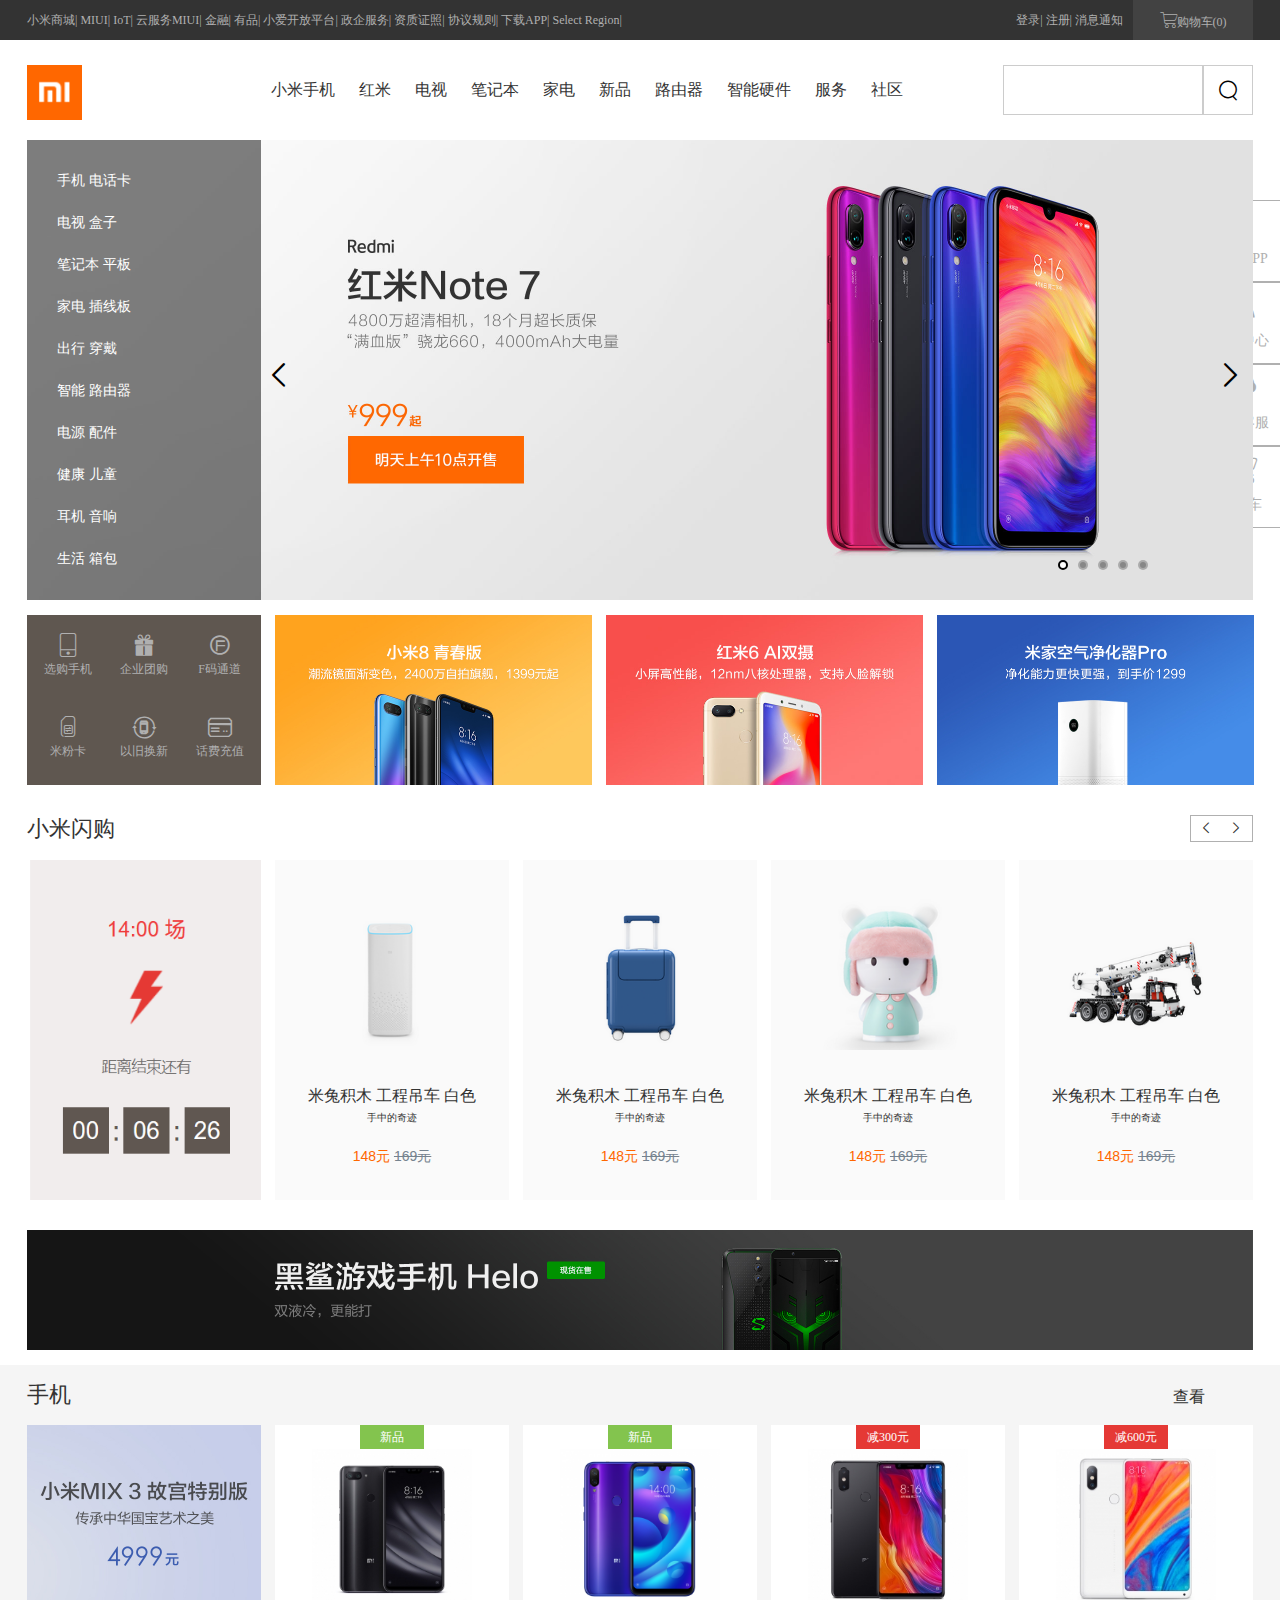
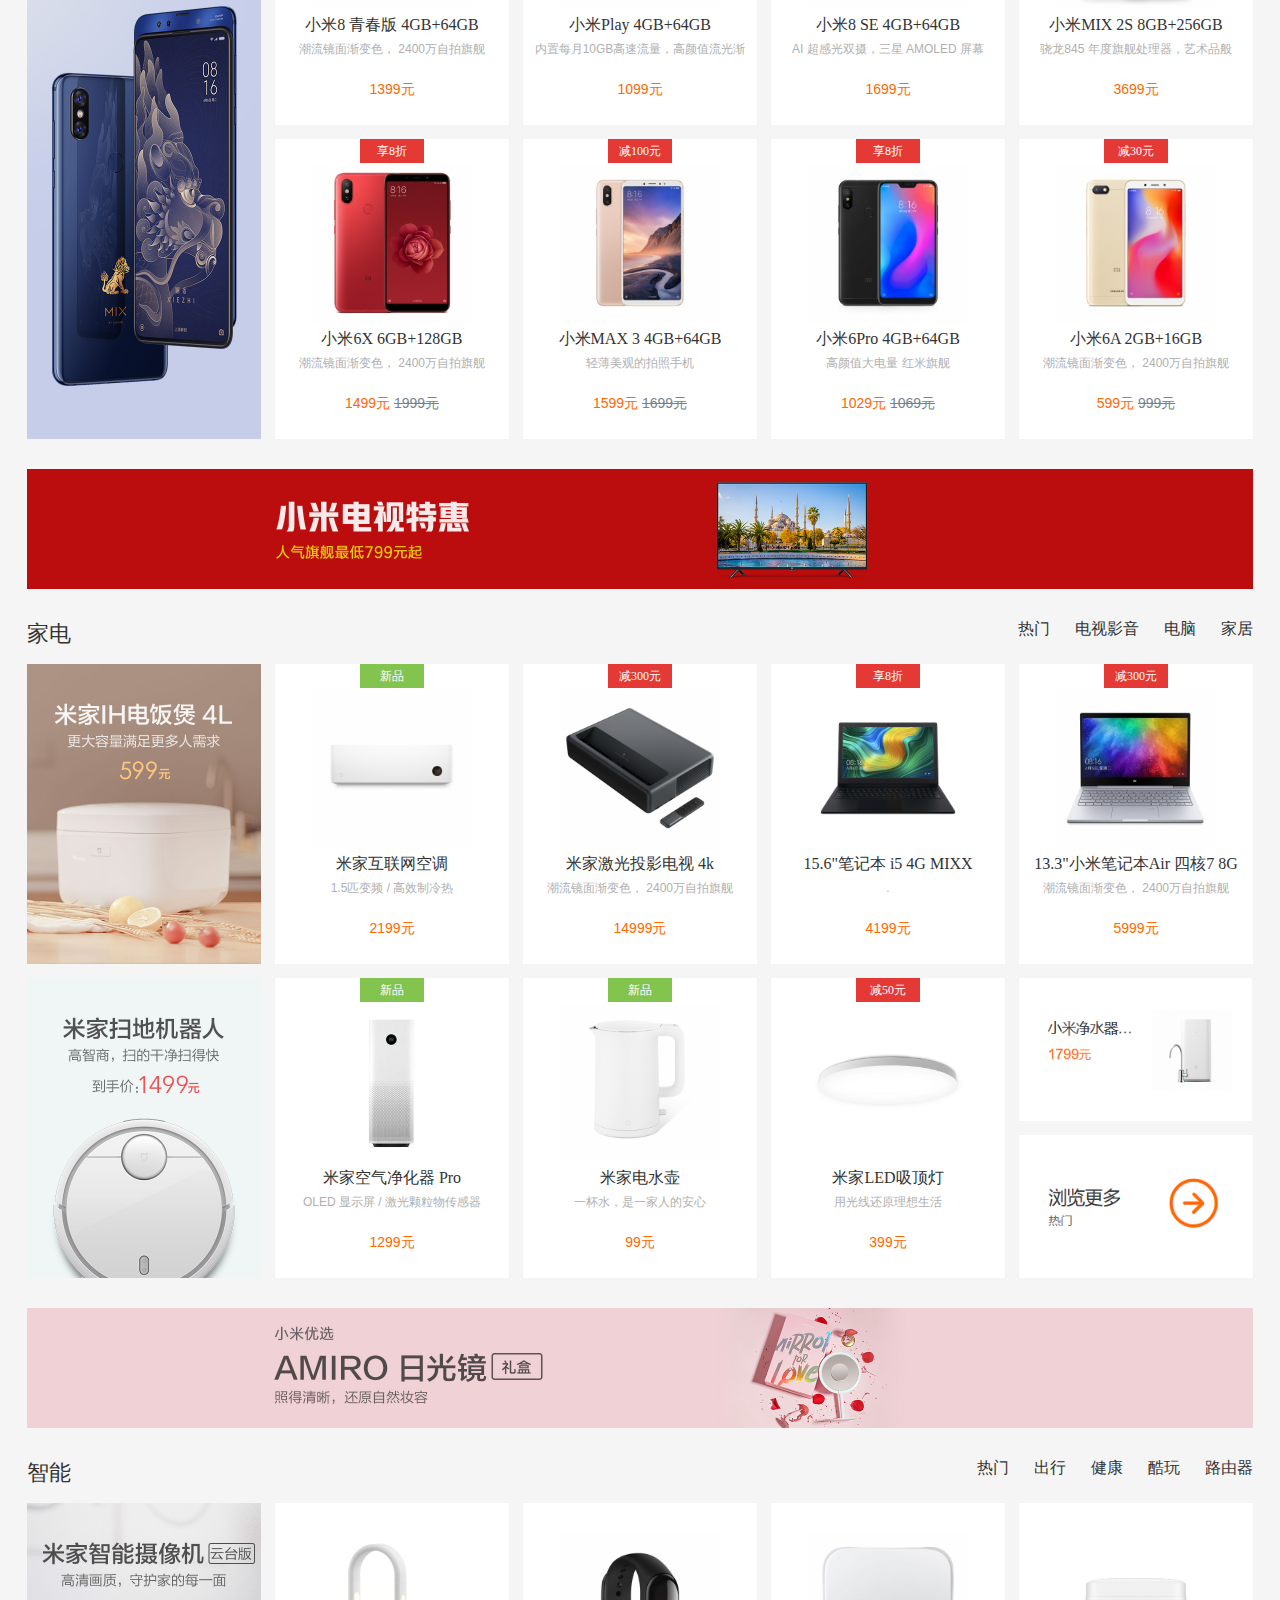
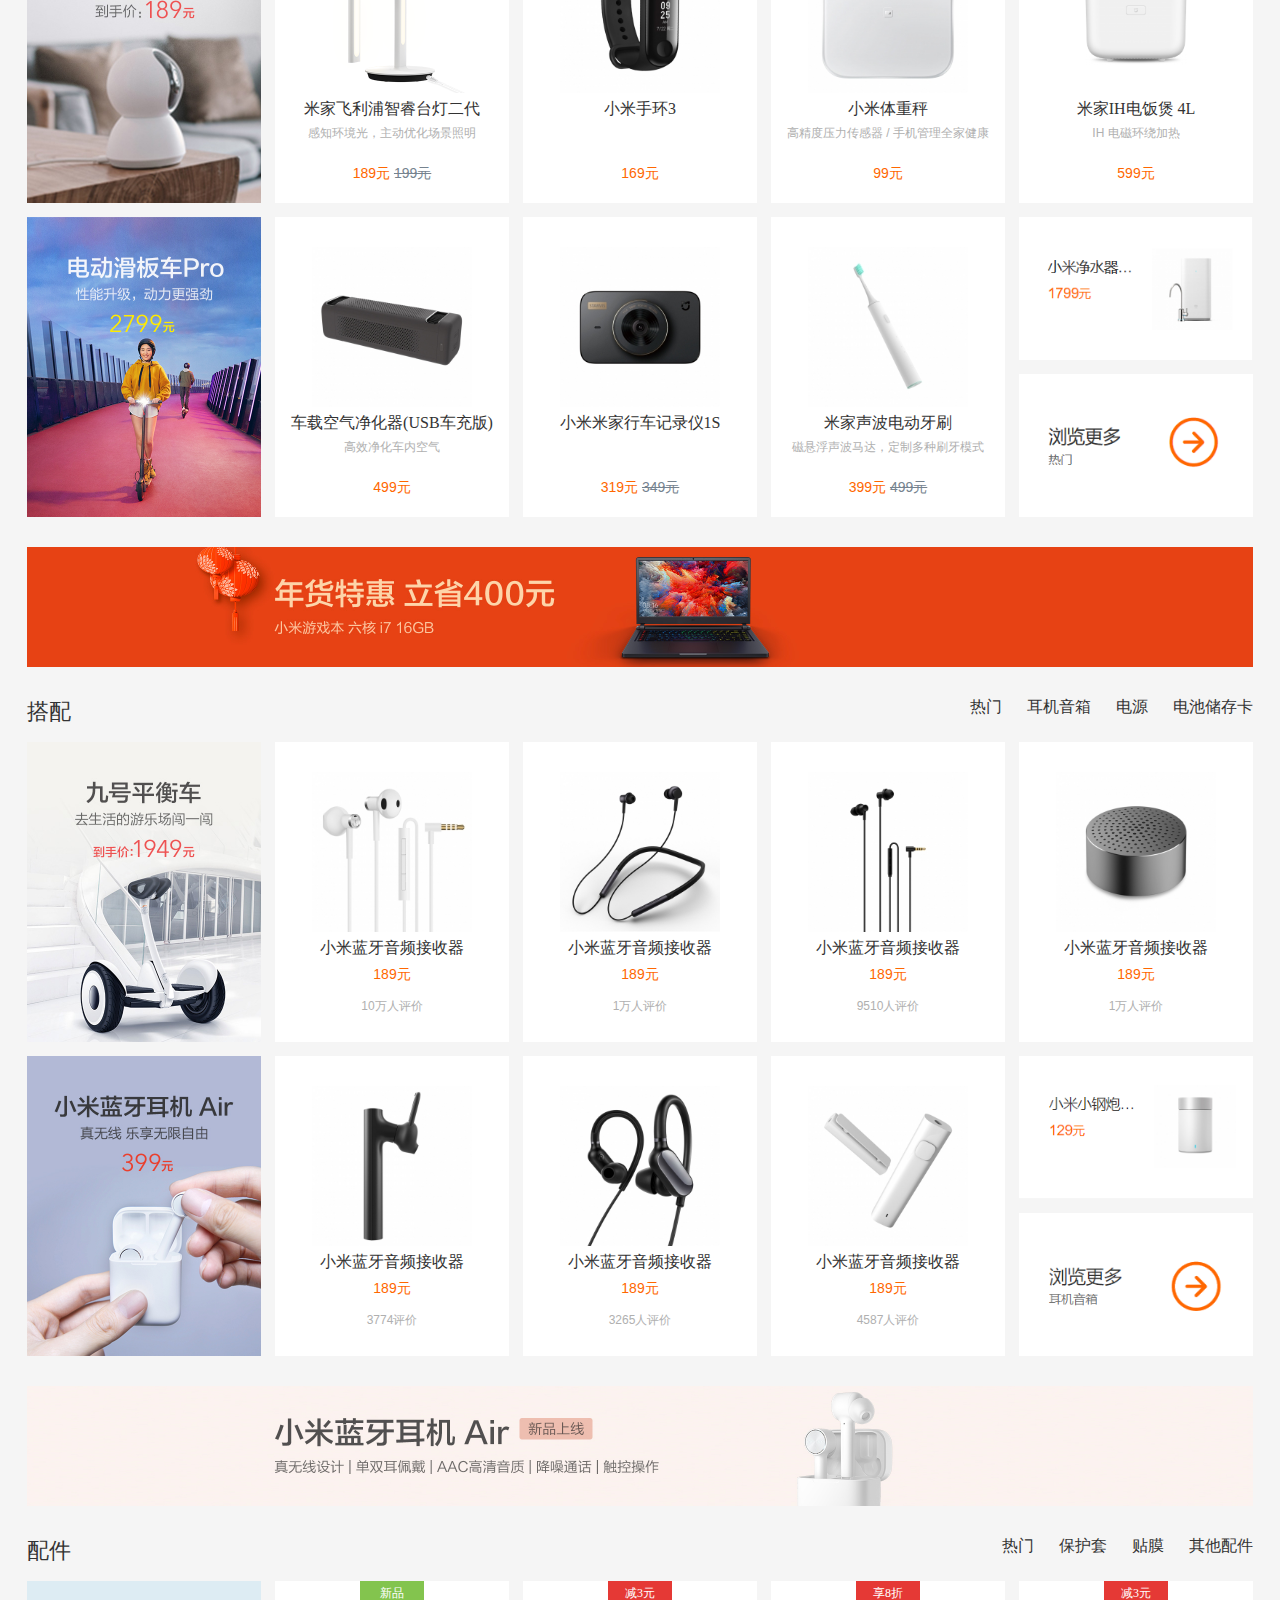
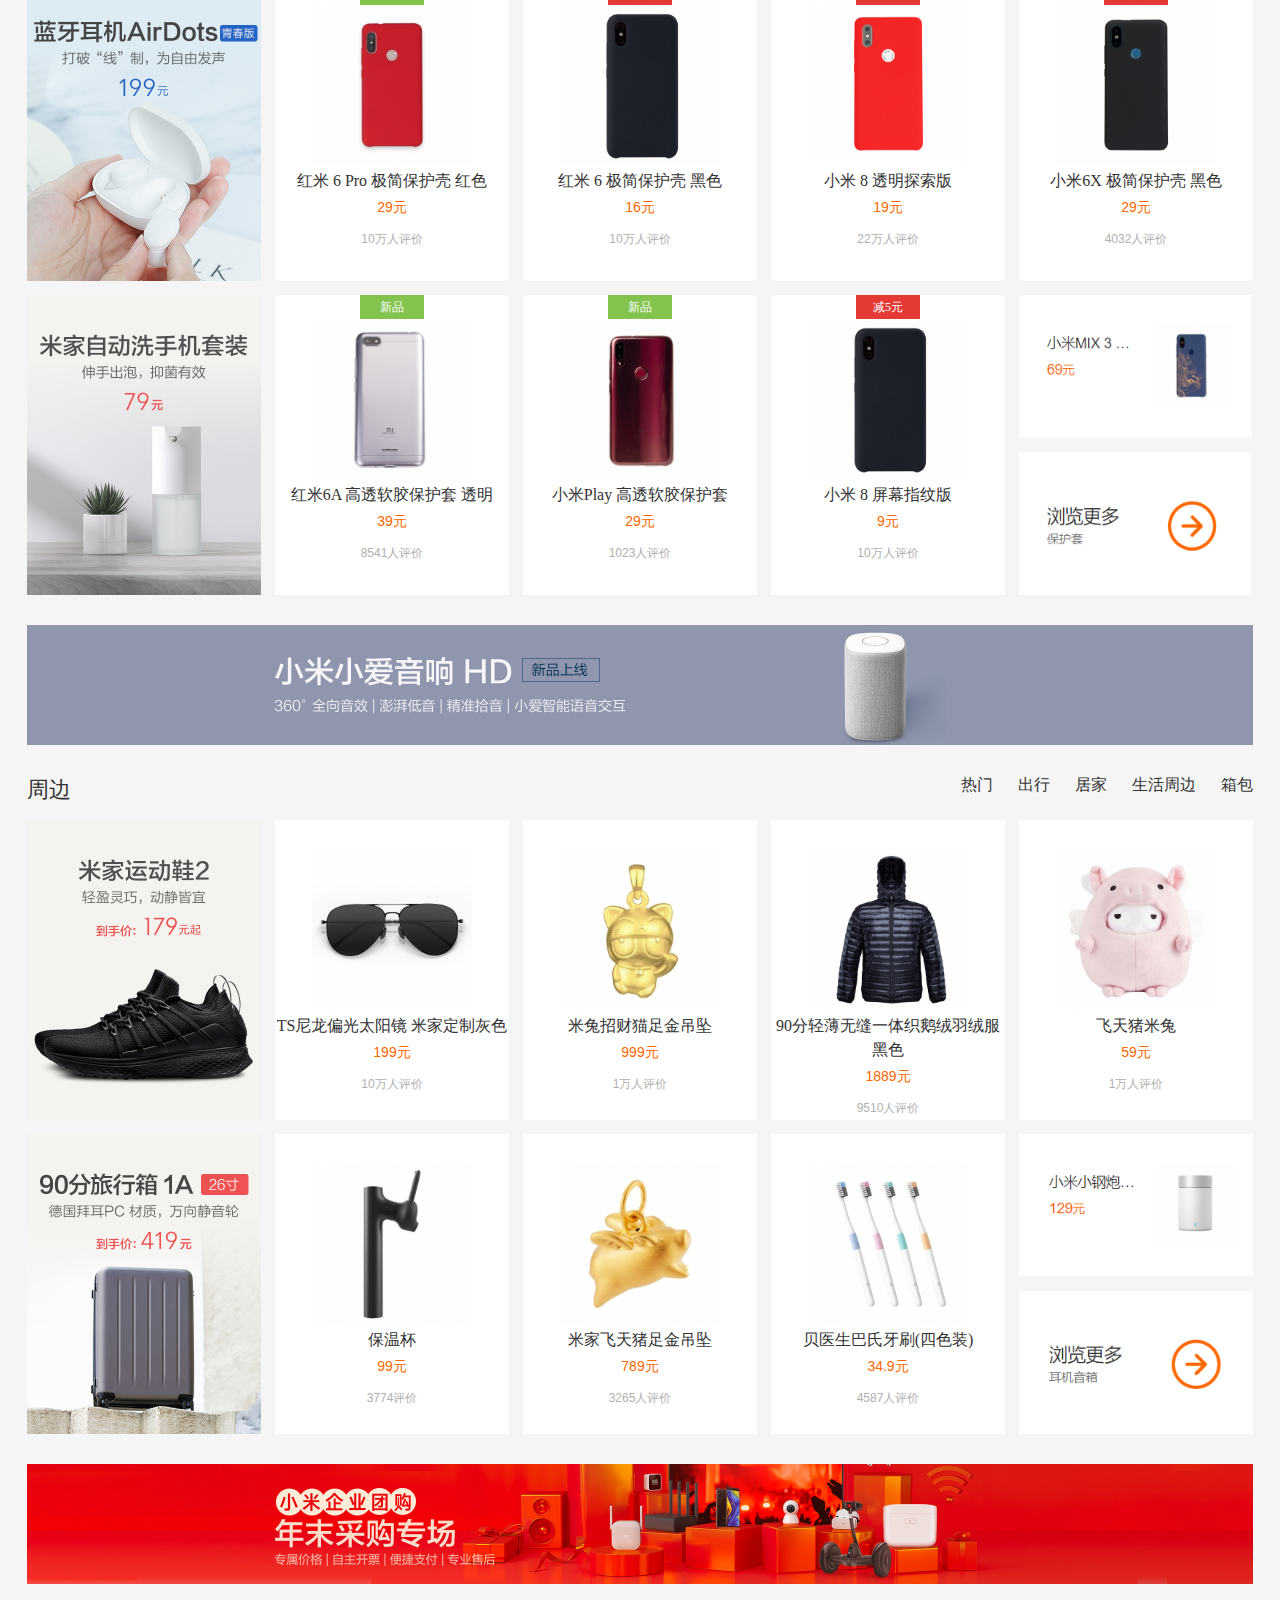
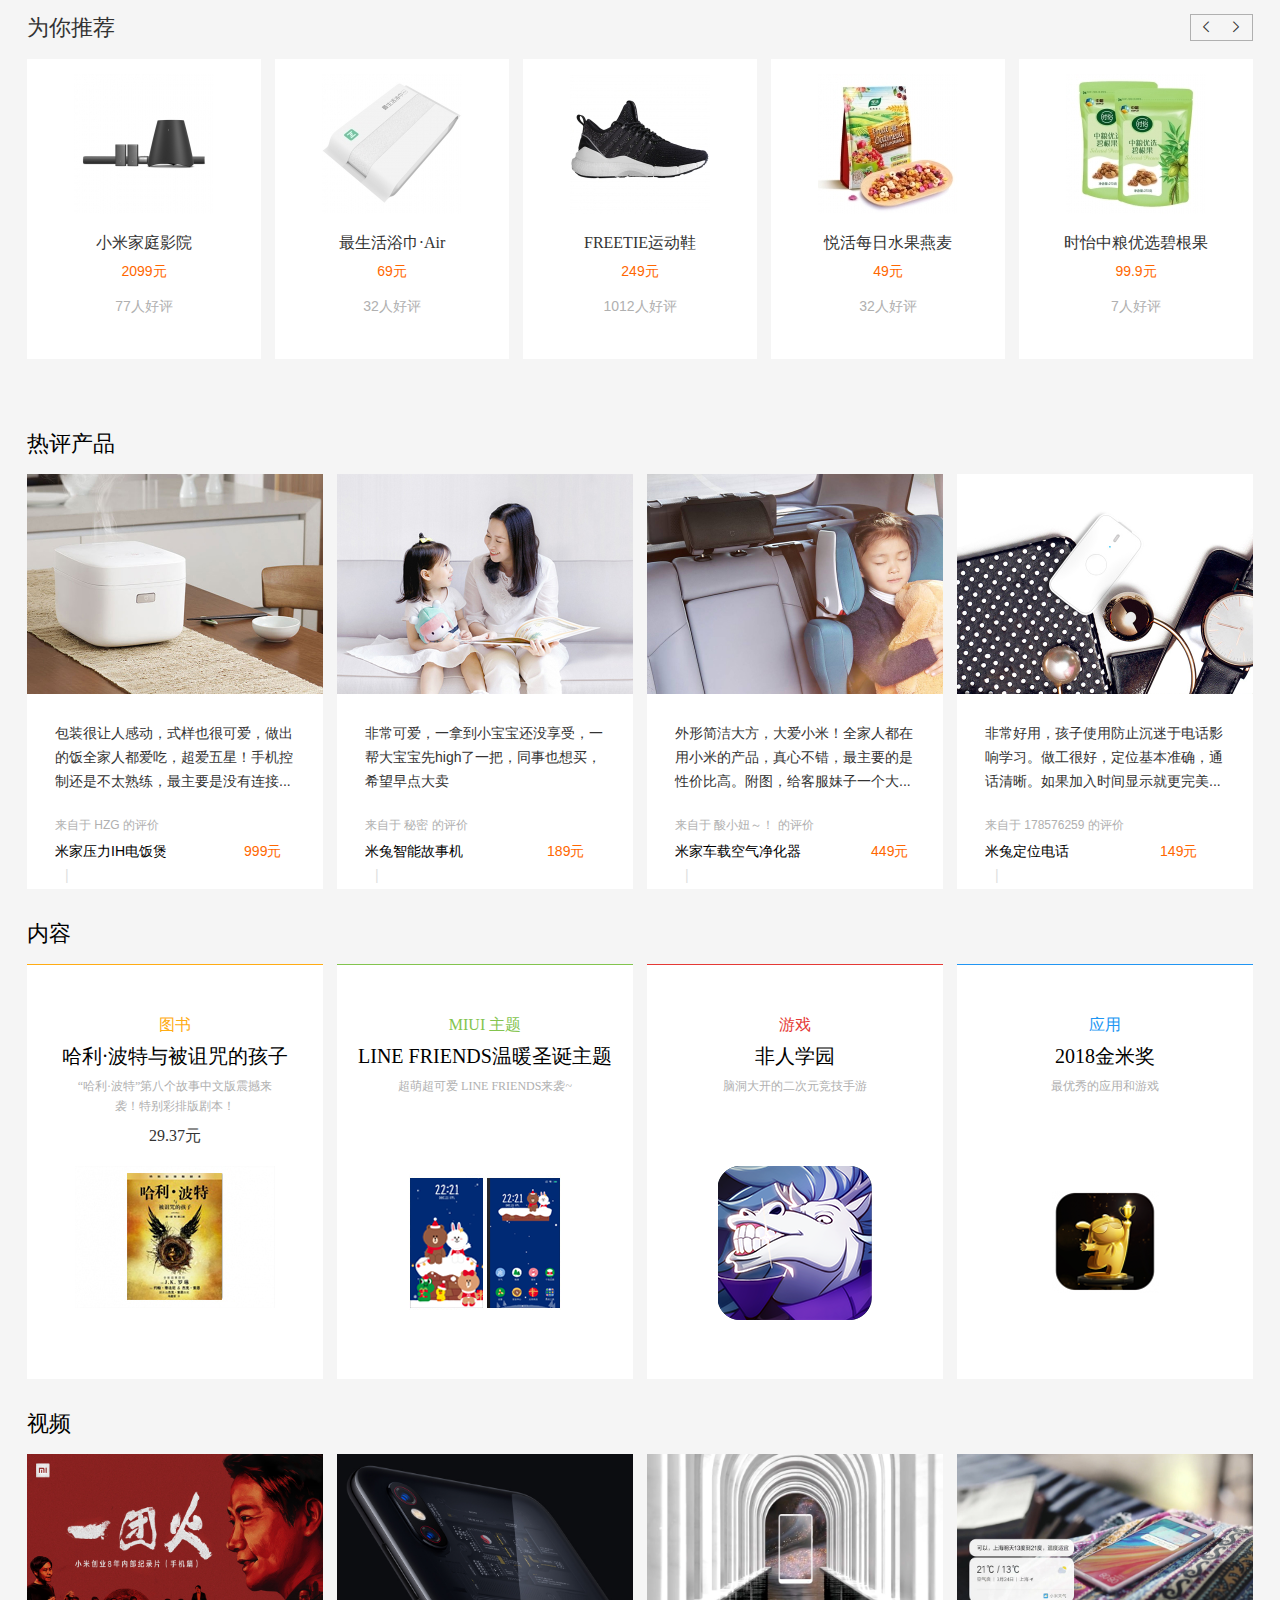
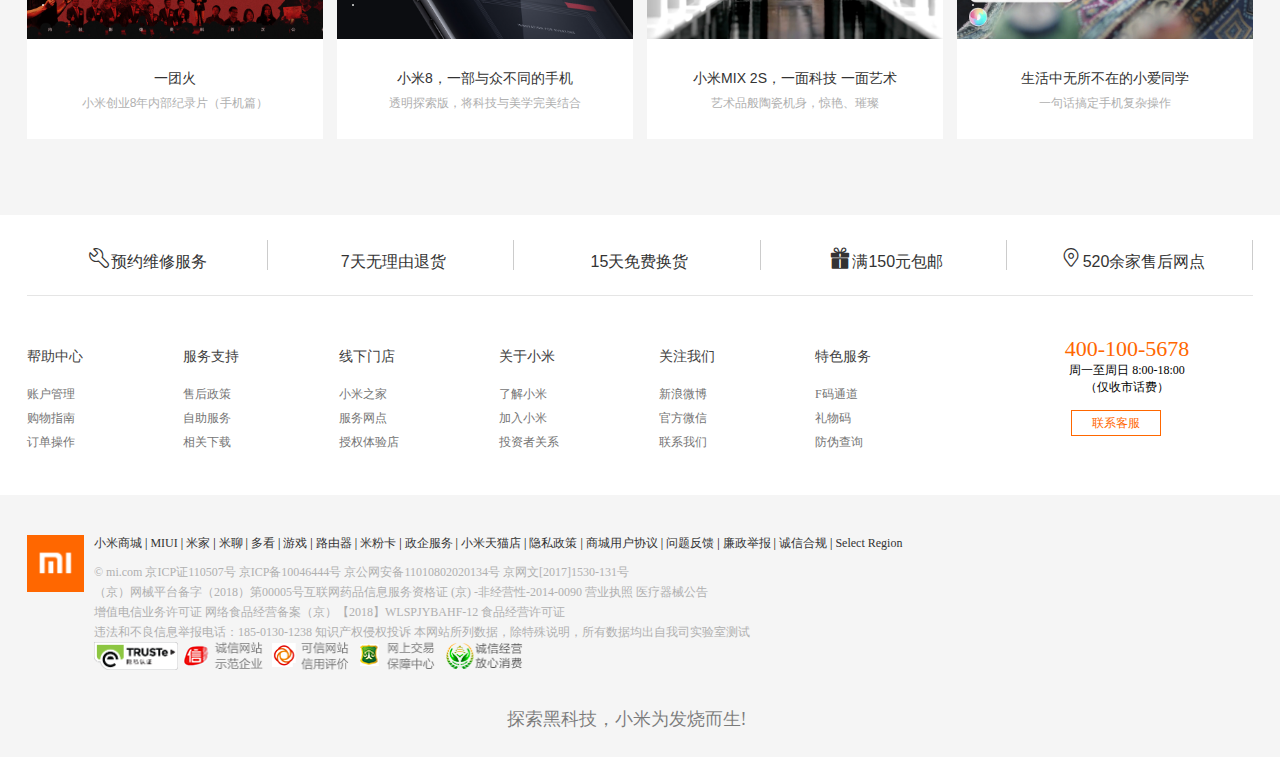
==== commit 3abb5e36: "xiaomi" ====
--- a/xiaomi/index.html
+++ b/xiaomi/index.html
@@ -76,12 +76,26 @@
 <!--head-->
 <div class="banner content">
     <ul class="imgBox">
-        <li class="active"><a href=""><img src="./img/b1.jpg" alt=""></a></li>
+        <li class="active"><a href=""><img src="./img/b5.jpg" alt=""></a></li>
         <li><a href=""><img src="./img/b2.jpg" alt=""></a></li>
         <li><a href=""><img src="./img/b3.jpg" alt=""></a></li>
         <li><a href=""><img src="./img/b4.jpg" alt=""></a></li>
-        <li><a href=""><img src="./img/b5.jpg" alt=""></a></li>
+        <li><a href=""><img src="./img/b1.jpg" alt=""></a></li>
     </ul>
+    <ul class="pagerBox">
+        <li class="active"></li>
+        <li></li>
+        <li></li>
+        <li></li>
+        <li></li>
+    </ul>
+    <ul class="left">
+        <li class="iconfont icon-icon11"></li>
+    </ul>
+    <ul class="right">
+        <li class="iconfont icon-icon1"></li>
+    </ul>
+    <script src="js/index.js"></script>
     <ul class="aslide">
         <li class="aslideList">
             <a href="">手机 电话卡 <i class="iconfont icon-gengduo"></i></a>
@@ -96,12 +110,7 @@
             <a href="">生活 箱包 <i class="iconfont icon-gengduo"></i></a>
         </li>
     </ul>
-    <ul class="left">
-        <li class="iconfont icon-icon11"></li>
-    </ul>
-    <ul class="right">
-        <li class="iconfont icon-icon1"></li>
-    </ul>
+
 
 </div>
 <!--banner-->
--- a/xiaomi/css/index.css
+++ b/xiaomi/css/index.css
@@ -159,18 +159,51 @@
 .imgBox{
     height: 100%;
     width: 100%;
-
-}
-.imgBox li,.imgBox li a,.imgBox li a img{
+}
+.imgBox>li,.imgBox>li>a{
     display: block;
     width: 100%;
     height: 100%;
 }
-.imgBox li{
+.imgBox>li{
     position: absolute;
     left: 0;
     top:0;
 }
+.imgBox>li.active{
+    z-index: 1;
+    opacity: 1;
+}
+.imgBox>li>a>img{
+    display: block;
+    width: 100%;
+    height: 100%;
+}
+.pagerBox{
+    width: 100px;
+    height: 10px;
+    /*background: #ccc;*/
+    position: absolute;
+    right: 100px;
+    bottom: 30px;
+    z-index: 999;
+    display: flex;
+    justify-content: space-around;
+}
+.pagerBox>li{
+    width: 6px;
+    height: 6px;
+    background: rgba(0,0,0,0.4);
+    border-radius: 50%;
+    border: 2px solid rgba(255,255,255,0.3);
+
+}
+.pagerBox>li.active{
+    border:2px solid #000;
+    background: #fff;
+}
+
+
 ul.aslide{
     position: absolute;
     top: 0;
@@ -220,11 +253,11 @@
 }
 .banner .left i,.banner .right i{
     text-align: center;
-    line-height: 70px;
     display: inline-block;
     color: #b0b0b0;
 }
 .banner .left .iconfont,.banner .right .iconfont{
+    line-height: 70px;
     font-size: 35px;
 }/*banner*/
 
@@ -898,7 +931,7 @@
     font-size:20px;
     background: #fff;
     color: rgba(0,0,0,0.8);
-    border: 1.5px solid #fff;
+    border: 1px solid #fff;
     border-radius: 6px;
 }
 .videoBox .title{
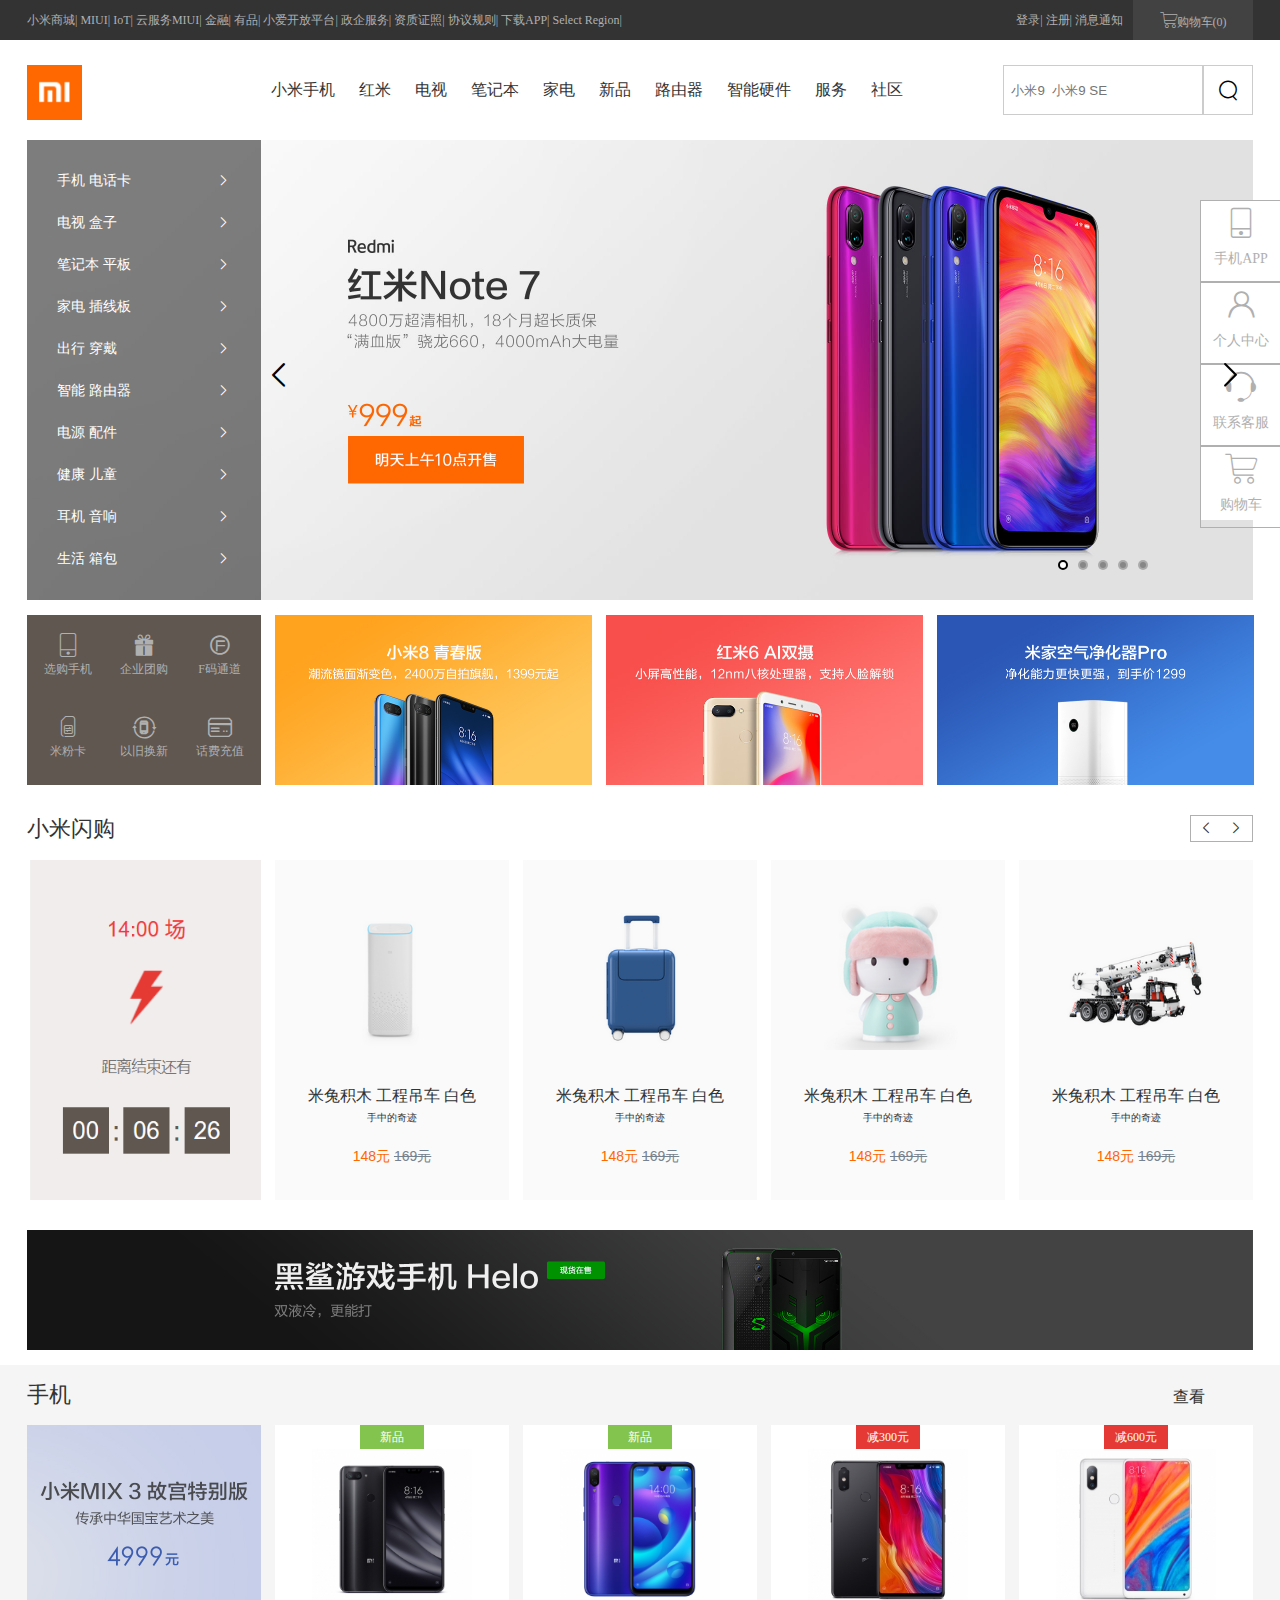
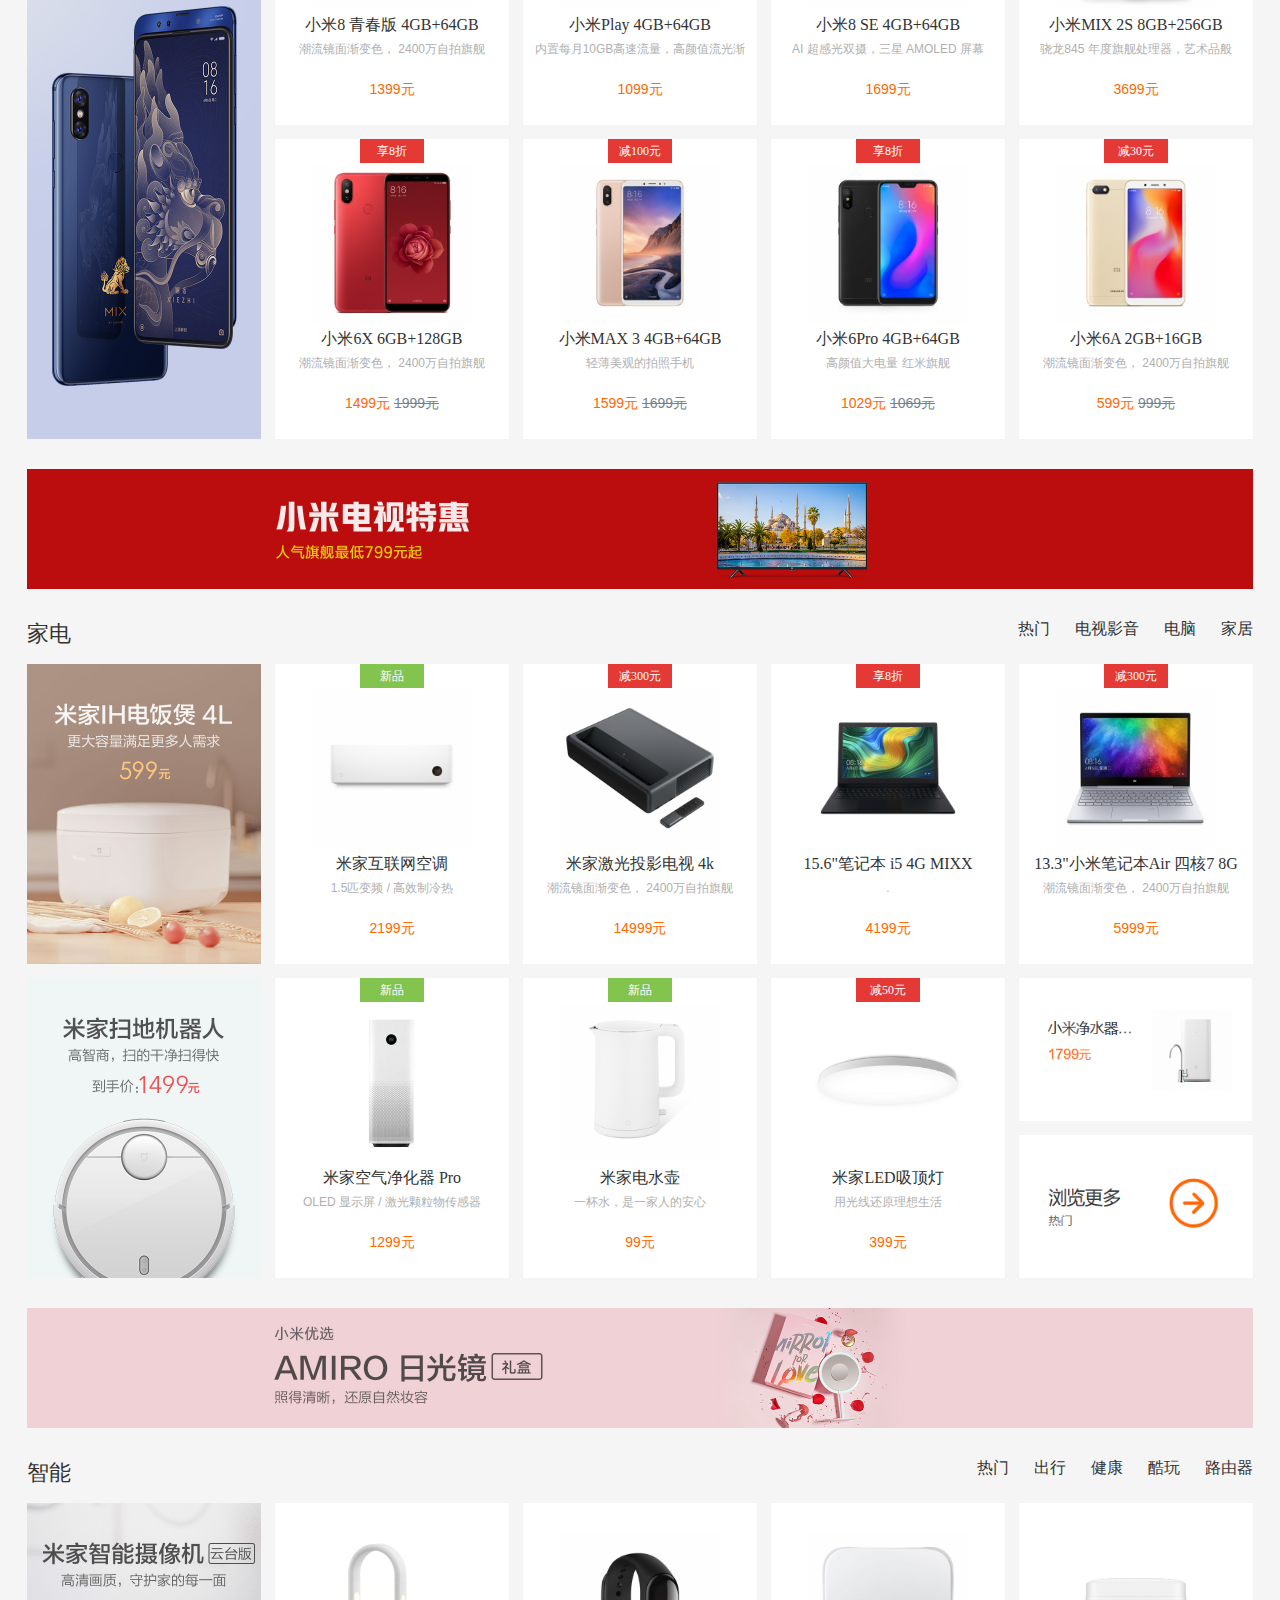
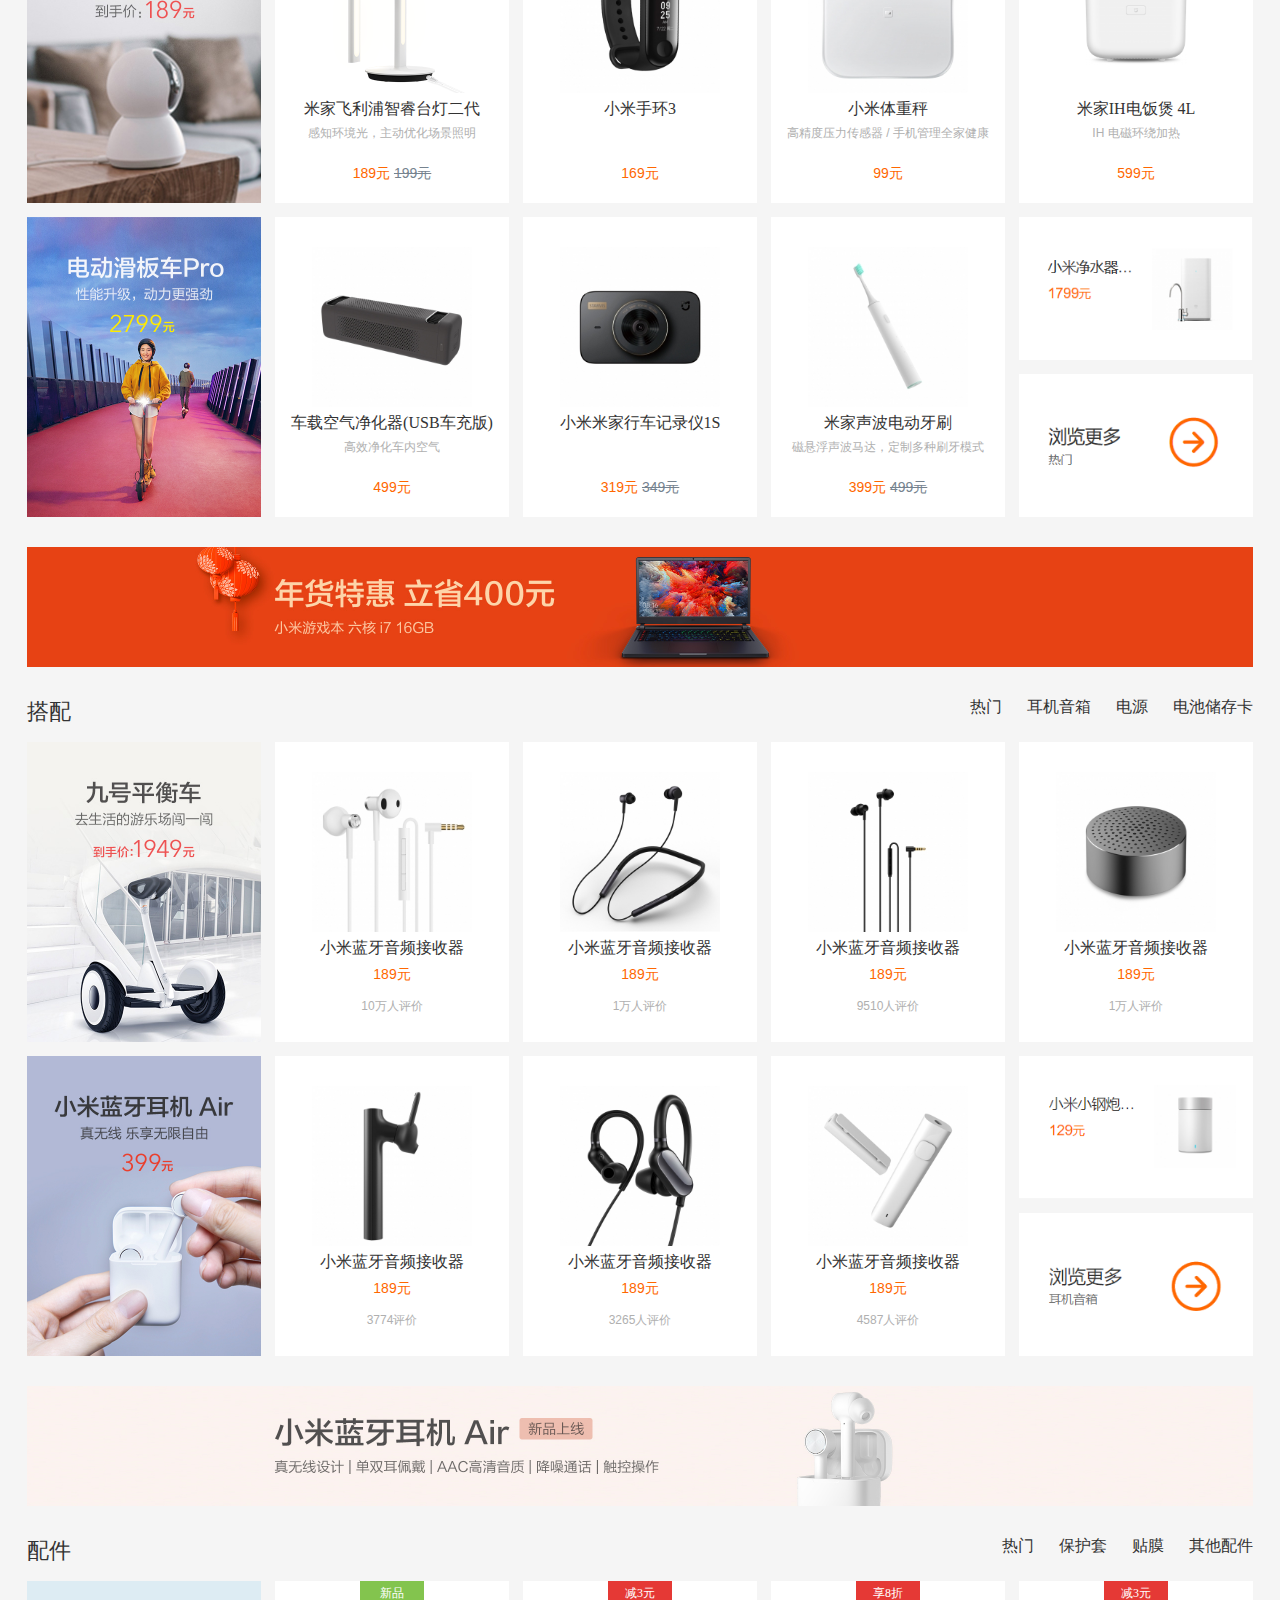
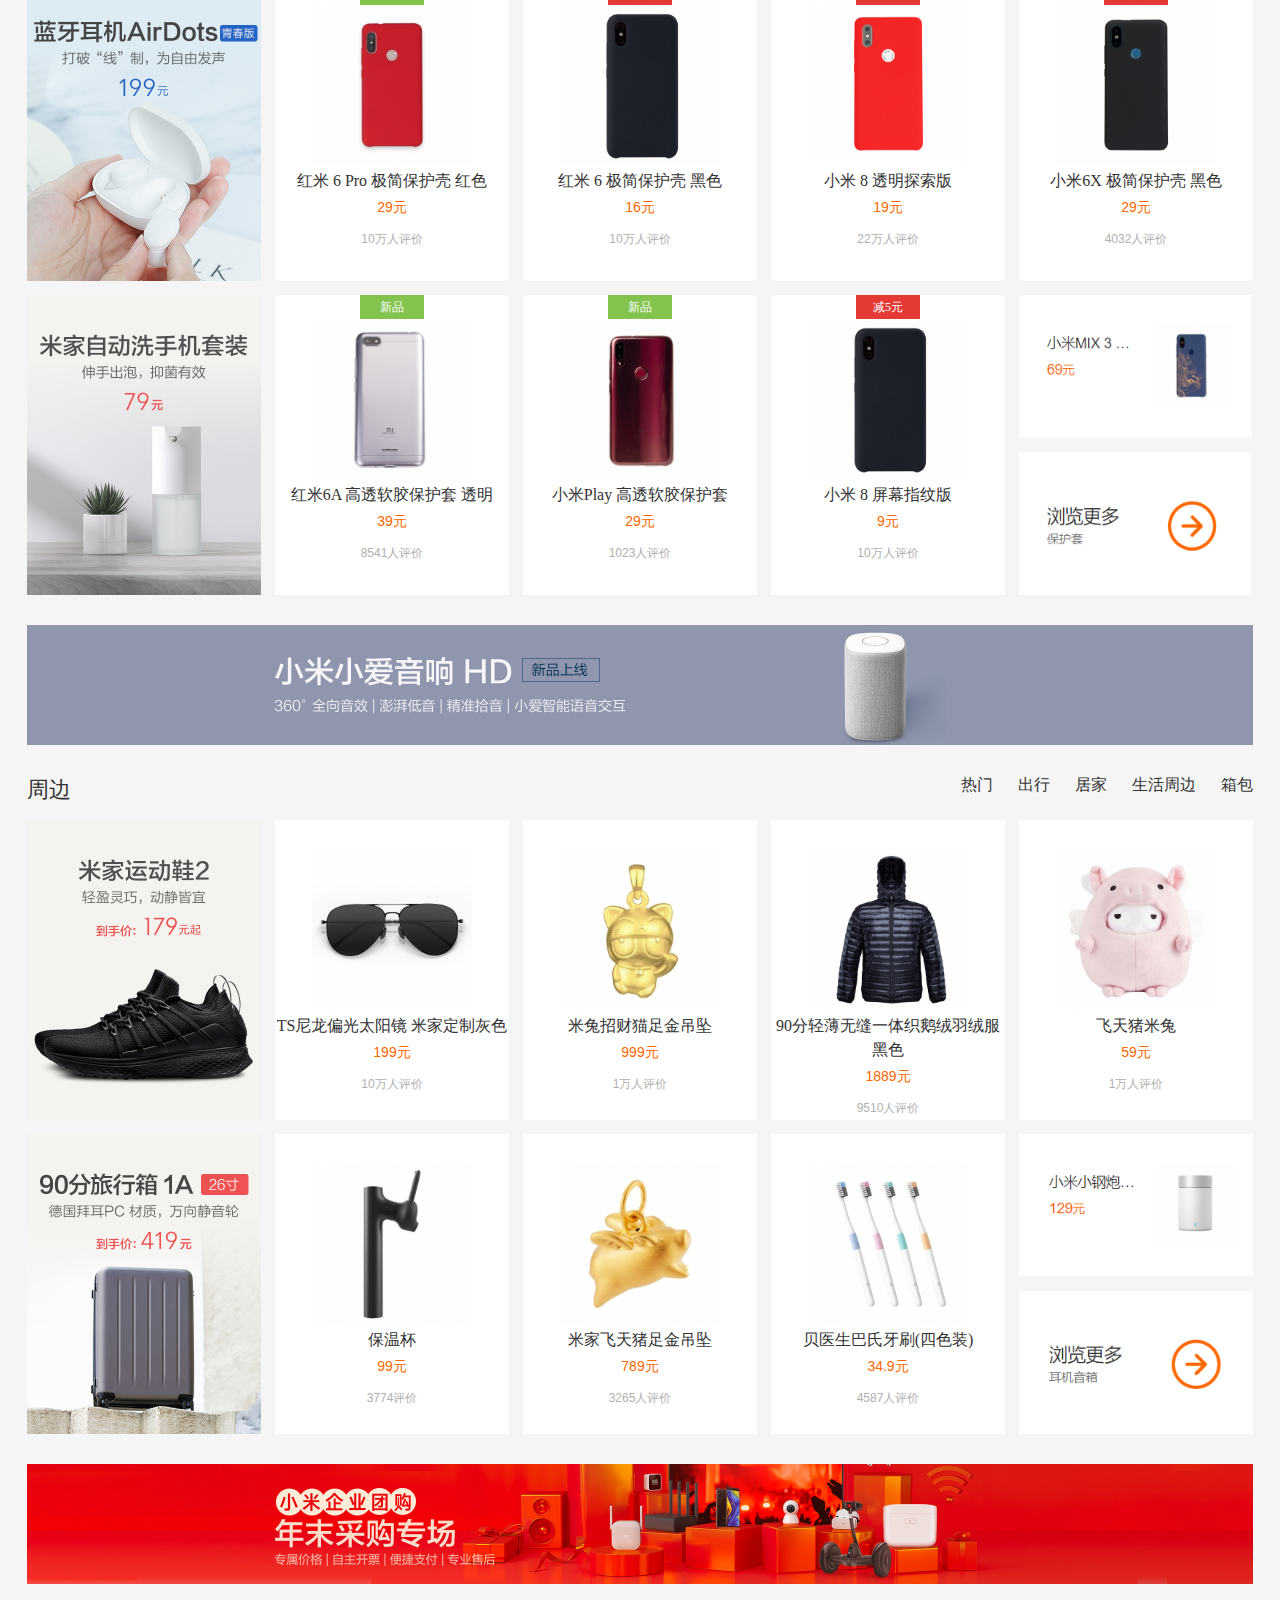
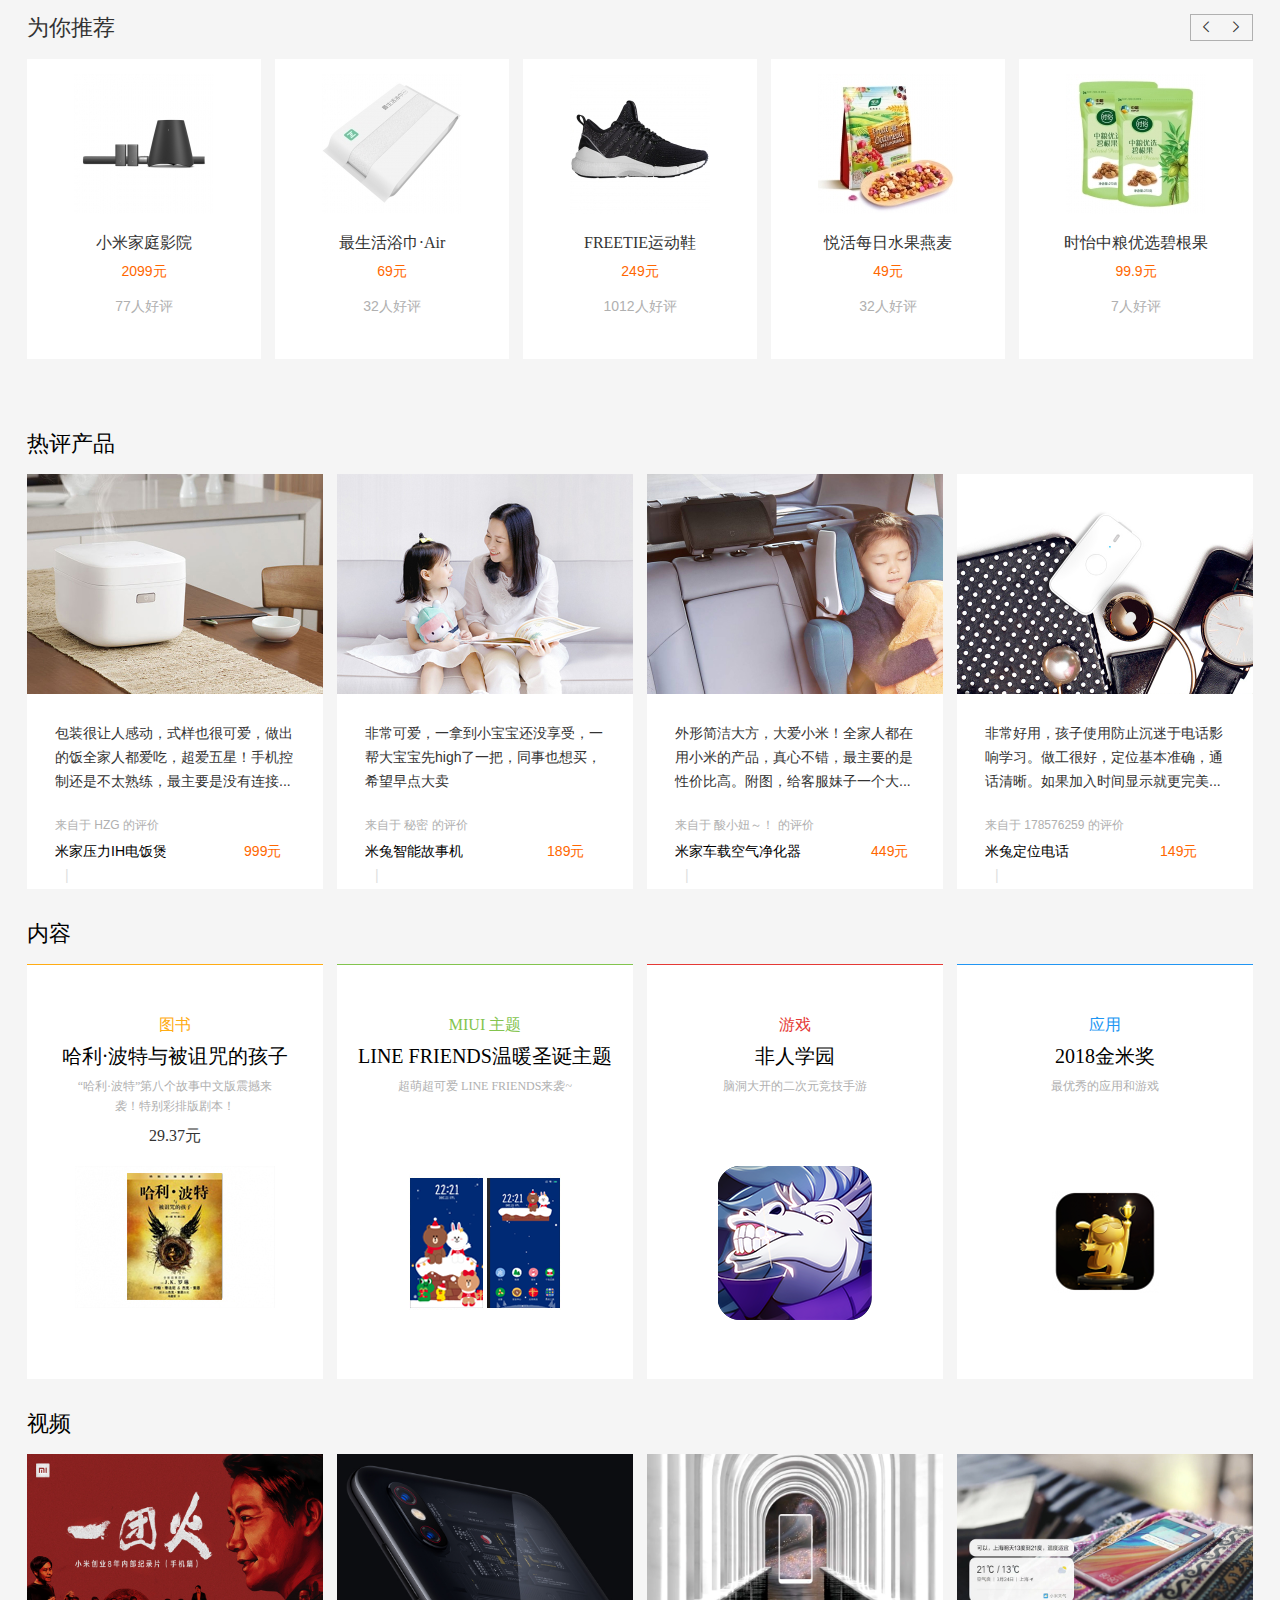
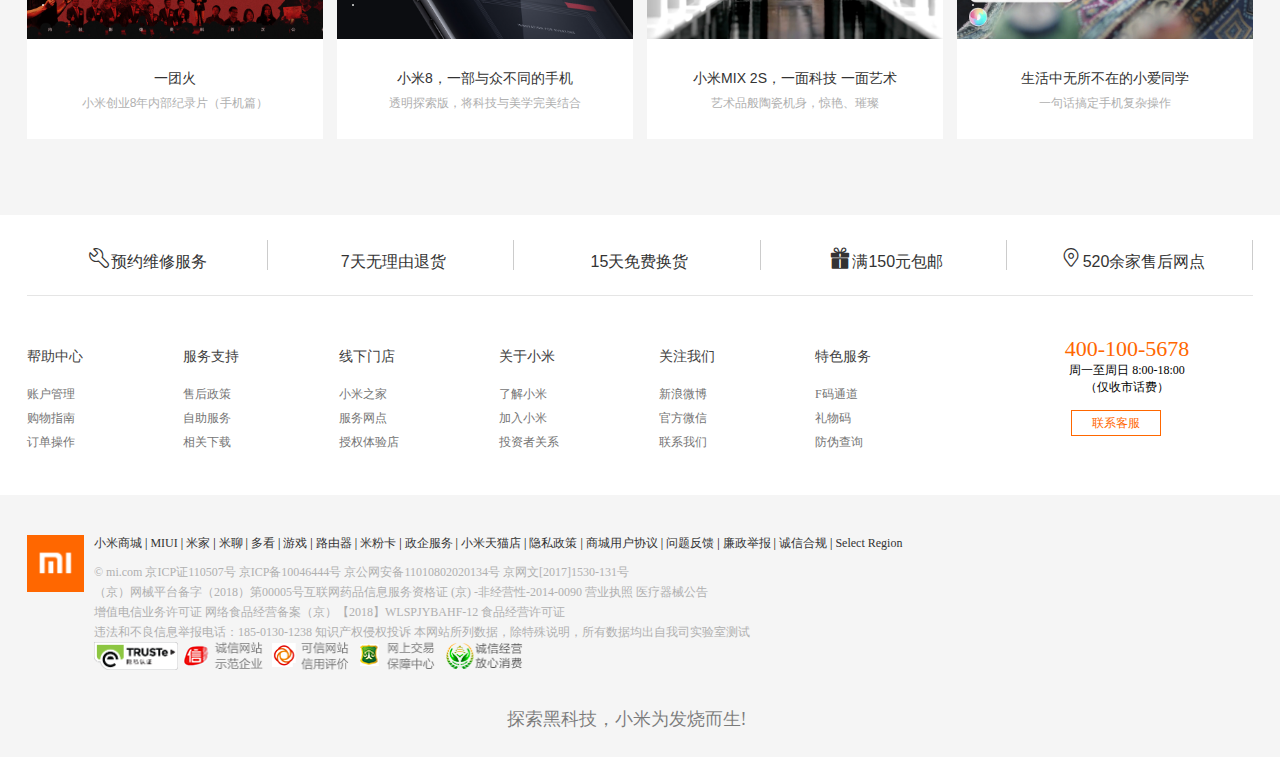
==== commit 74c460f5: "xiaomi" ====
--- a/xiaomi/index.html
+++ b/xiaomi/index.html
@@ -61,14 +61,12 @@
             <div class="headSearch">
                 <div class="headTxt">
                     <form method="get" id="myform">
-                        <label><input type="text" form="myform" style="width: 198px;height: 48px;"></label>
+                        <label><input type="text" form="myform" style="width: 198px;height: 48px;" placeholder="  小米9  小米9 SE"></label>
                     </form>
                 </div>
                 <div class="headCheck">
                     <i class="iconfont icon-sousuo-copy"></i>
                 </div>
-
-
             </div>
         </div>
     </div>
@@ -98,16 +96,16 @@
     <script src="js/index.js"></script>
     <ul class="aslide">
         <li class="aslideList">
-            <a href="">手机 电话卡 <i class="iconfont icon-gengduo"></i></a>
-            <a href="">电视 盒子 <i class="iconfont icon-gengduo"></i></a>
-            <a href="">笔记本 平板 <i class="iconfont icon-gengduo"></i></a>
-            <a href="">家电 插线板 <i class="iconfont icon-gengduo"></i></a>
-            <a href="">出行 穿戴 <i class="iconfont icon-gengduo"></i></a>
-            <a href="">智能 路由器 <i class="iconfont icon-gengduo"></i></a>
-            <a href="">电源 配件 <i class="iconfont icon-gengduo"></i></a>
-            <a href="">健康 儿童 <i class="iconfont icon-gengduo"></i></a>
-            <a href="">耳机 音响<i class="iconfont icon-gengduo"></i></a>
-            <a href="">生活 箱包 <i class="iconfont icon-gengduo"></i></a>
+            <a href="">手机 电话卡 <i class="iconfont icon-icon1"></i></a>
+            <a href="">电视 盒子 <i class="iconfont icon-icon1"></i></a>
+            <a href="">笔记本 平板 <i class="iconfont icon-icon1"></i></a>
+            <a href="">家电 插线板 <i class="iconfont icon-icon1"></i></a>
+            <a href="">出行 穿戴 <i class="iconfont icon-icon1"></i></a>
+            <a href="">智能 路由器 <i class="iconfont icon-icon1"></i></a>
+            <a href="">电源 配件 <i class="iconfont icon-icon1"></i></a>
+            <a href="">健康 儿童 <i class="iconfont icon-icon1"></i></a>
+            <a href="">耳机 音响<i class="iconfont icon-icon1"></i></a>
+            <a href="">生活 箱包 <i class="iconfont icon-icon1"></i></a>
         </li>
     </ul>
 
@@ -155,8 +153,6 @@
                 </a>
             </div>
         </div>
-
-
     </div>
     <div class="picture">
         <span><a href=""> <img src="./img/mi8.jpg" alt=""> </a> </span>
@@ -1511,12 +1507,20 @@
 <!--siteInfo-->
 
 
-<div class=" fixed">
+<div class=" fixed" style="z-index: 999;">
     <div class="fixedBox">
         <a href=""><i class="iconfont icon-shouji"></i>
             <br>
             手机APP</a>
-    </div>
+        <div class="ewm">
+            <div class="ewmm">
+                <img src="./img/二维码.png" alt="">
+                <p style="margin-top:-10px;">手机扫一扫</p>
+                <p>一分赢好礼</p>
+            </div>
+        </div>
+    </div>
+    <script src="js/ewm.js"></script>
     <div class="fixedBox">
         <a href=""><i class="iconfont icon-iconfonticon5"></i>
             <br>
--- a/xiaomi/css/index.css
+++ b/xiaomi/css/index.css
@@ -229,6 +229,7 @@
 }
 .aslideList a i{
     float:right;
+    font-size: 15px;
 }
 .banner .left{
     width: 40px;
@@ -237,7 +238,6 @@
     left: 234px;
     top:200px;
     z-index: 9999;
-
 }
 .banner .right{
     width: 40px;
@@ -250,6 +250,7 @@
 }
 .banner .left:hover,.banner .right:hover{
     background: rgba(0,0,0,0.5);
+    color:#fff;
 }
 .banner .left i,.banner .right i{
     text-align: center;
@@ -259,7 +260,10 @@
 .banner .left .iconfont,.banner .right .iconfont{
     line-height: 70px;
     font-size: 35px;
-}/*banner*/
+}
+
+
+/*banner*/
 
 .fixed{
     width:80px;
@@ -270,7 +274,6 @@
     text-align: center;
     background:#fff;
     line-height: 1.5;
-
 }
 .fixed .iconfont{
     font-size: 30px;
@@ -281,7 +284,6 @@
     width: 80px;
     color: #424242;
     /*padding: 10px 0;*/
-
 }
 .fixedBox  a{
     font-size: 14px;
@@ -291,7 +293,36 @@
 .fixedBox  a:hover{
     color: #ff6700;
 }
+.ewm{
+    width: 120px;
+    height: 160px;
+    position: absolute;
+    right: 80px;
+    top: 0;
+    display: none;
+    background: #fff;
+    z-index: 999999999;
+}
+.ewm .ewmm{
+    width: 120px;
+    height: 160px;
+    /*background: #3f5eff;*/
+}
+.ewm>.ewmm>img{
+    width: 100px;
+    height: 100px;
+    margin: 10px;
+}
+.ewm>.ewmm>p{
+    color:#76838f;
+    font-size: 14px;
+
+
+}
 /*fixed*/
+
+
+
 
 .subRow{
     width: 1227px;
